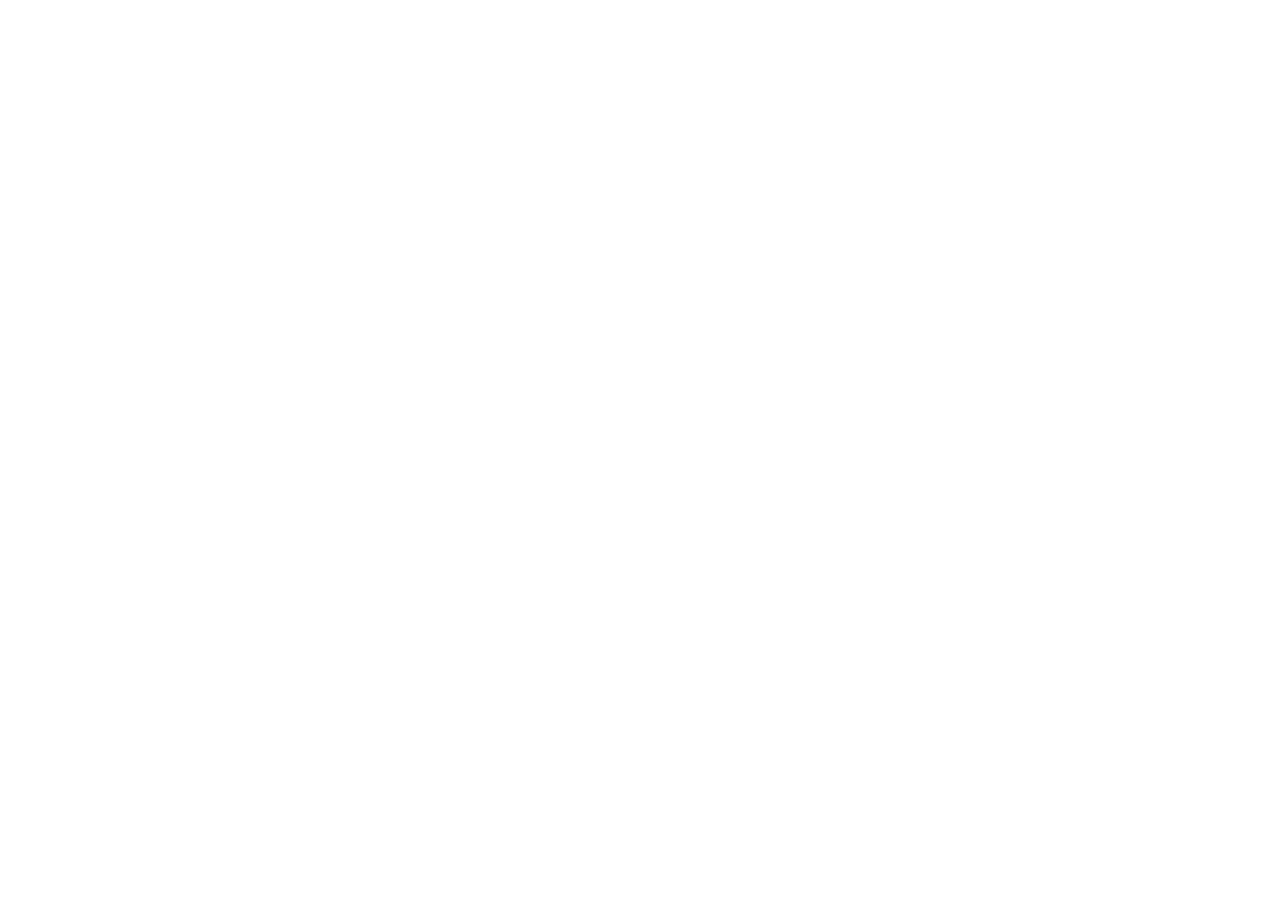
==== index.html @ 31805b32 "初始化了文件" ====
<!DOCTYPE html>
<html lang="en">
<head>
    <meta charset="UTF-8">
    <meta name="viewport" content="width=device-width, initial-scale=1.0">
    <title>Document</title>
</head>
<body>
    
</body>
</html>
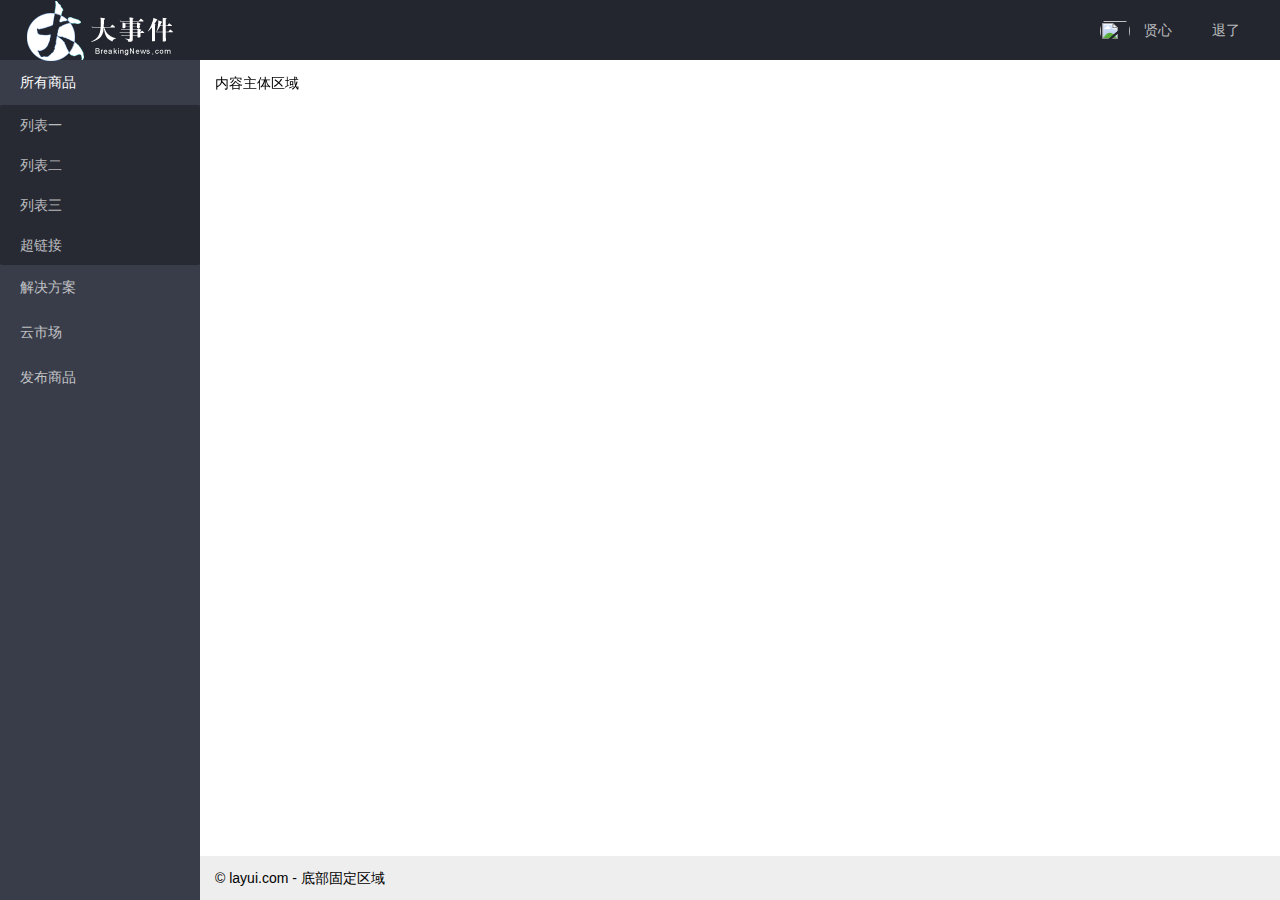
==== commit 398208dd: "增加了未修改完整的index" ====
--- a/index.html
+++ b/index.html
@@ -3,9 +3,75 @@
 <head>
     <meta charset="UTF-8">
     <meta name="viewport" content="width=device-width, initial-scale=1.0">
-    <title>Document</title>
+    <title>大事件后台</title>  
+    <link rel="stylesheet" href="/assets/lib/layui/css/layui.css"> 
+    <link rel="stylesheet" href="/assets/css/index.css">
+    <script src="/assets/lib/layui/layui.all.js"></script>
+    <script src="/assets/lib/jquery.js"></script>
+    <script src="/assets/js/baseAPI.js"></script>
+    <script src="/assets/js/index.js"></script>
 </head>
-<body>
-    
+<body class="layui-layout-body">
+    <div class="layui-layout layui-layout-admin">
+        <div class="layui-header">
+          <div class="layui-logo">
+            <img src="/assets/images/logo.png" alt="">
+          </div>
+          <!-- 头部区域（可配合layui已有的水平导航） -->          
+          <ul class="layui-nav layui-layout-right">
+            <li class="layui-nav-item">
+              <a href="javascript:;">
+                <img src="http://t.cn/RCzsdCq" class="layui-nav-img">
+                贤心
+              </a>
+              <dl class="layui-nav-child">
+                <dd><a href="">基本资料</a></dd>
+                <dd><a href="">更改头像</a></dd>
+                <dd><a href="">更改密码</a></dd>
+              </dl>
+            </li>
+            <li class="layui-nav-item">
+                <a href="javascript:;" id="btnLogout"><span>退了</span></a>
+            </li>
+          </ul>
+        </div>
+        
+        <div class="layui-side layui-bg-black">
+          <div class="layui-side-scroll">
+            <!-- 左侧导航区域（可配合layui已有的垂直导航） -->
+            <ul class="layui-nav layui-nav-tree"  lay-filter="test">
+              <li class="layui-nav-item layui-nav-itemed">
+                <a class="" href="javascript:;">所有商品</a>
+                <dl class="layui-nav-child">
+                  <dd><a href="javascript:;">列表一</a></dd>
+                  <dd><a href="javascript:;">列表二</a></dd>
+                  <dd><a href="javascript:;">列表三</a></dd>
+                  <dd><a href="">超链接</a></dd>
+                </dl>
+              </li>
+              <li class="layui-nav-item">
+                <a href="javascript:;">解决方案</a>
+                <dl class="layui-nav-child">
+                  <dd><a href="javascript:;">列表一</a></dd>
+                  <dd><a href="javascript:;">列表二</a></dd>
+                  <dd><a href="">超链接</a></dd>
+                </dl>
+              </li>
+              <li class="layui-nav-item"><a href="">云市场</a></li>
+              <li class="layui-nav-item"><a href="">发布商品</a></li>
+            </ul>
+          </div>
+        </div>
+        
+        <div class="layui-body">
+          <!-- 内容主体区域 -->
+          <div style="padding: 15px;">内容主体区域</div>
+        </div>
+        
+        <div class="layui-footer">
+          <!-- 底部固定区域 -->
+          © layui.com - 底部固定区域
+        </div>
+      </div>
 </body>
 </html>--- a/assets/lib/layui/css/layui.css
+++ b/assets/lib/layui/css/layui.css
@@ -0,0 +1,2 @@
+/** layui-v2.5.5 MIT License By https://www.layui.com */
+ .layui-inline,img{display:inline-block;vertical-align:middle}h1,h2,h3,h4,h5,h6{font-weight:400}.layui-edge,.layui-header,.layui-inline,.layui-main{position:relative}.layui-body,.layui-edge,.layui-elip{overflow:hidden}.layui-btn,.layui-edge,.layui-inline,img{vertical-align:middle}.layui-btn,.layui-disabled,.layui-icon,.layui-unselect{-moz-user-select:none;-webkit-user-select:none;-ms-user-select:none}.layui-elip,.layui-form-checkbox span,.layui-form-pane .layui-form-label{text-overflow:ellipsis;white-space:nowrap}.layui-breadcrumb,.layui-tree-btnGroup{visibility:hidden}blockquote,body,button,dd,div,dl,dt,form,h1,h2,h3,h4,h5,h6,input,li,ol,p,pre,td,textarea,th,ul{margin:0;padding:0;-webkit-tap-highlight-color:rgba(0,0,0,0)}a:active,a:hover{outline:0}img{border:none}li{list-style:none}table{border-collapse:collapse;border-spacing:0}h4,h5,h6{font-size:100%}button,input,optgroup,option,select,textarea{font-family:inherit;font-size:inherit;font-style:inherit;font-weight:inherit;outline:0}pre{white-space:pre-wrap;white-space:-moz-pre-wrap;white-space:-pre-wrap;white-space:-o-pre-wrap;word-wrap:break-word}body{line-height:24px;font:14px Helvetica Neue,Helvetica,PingFang SC,Tahoma,Arial,sans-serif}hr{height:1px;margin:10px 0;border:0;clear:both}a{color:#333;text-decoration:none}a:hover{color:#777}a cite{font-style:normal;*cursor:pointer}.layui-border-box,.layui-border-box *{box-sizing:border-box}.layui-box,.layui-box *{box-sizing:content-box}.layui-clear{clear:both;*zoom:1}.layui-clear:after{content:'\20';clear:both;*zoom:1;display:block;height:0}.layui-inline{*display:inline;*zoom:1}.layui-edge{display:inline-block;width:0;height:0;border-width:6px;border-style:dashed;border-color:transparent}.layui-edge-top{top:-4px;border-bottom-color:#999;border-bottom-style:solid}.layui-edge-right{border-left-color:#999;border-left-style:solid}.layui-edge-bottom{top:2px;border-top-color:#999;border-top-style:solid}.layui-edge-left{border-right-color:#999;border-right-style:solid}.layui-disabled,.layui-disabled:hover{color:#d2d2d2!important;cursor:not-allowed!important}.layui-circle{border-radius:100%}.layui-show{display:block!important}.layui-hide{display:none!important}@font-face{font-family:layui-icon;src:url(../font/iconfont.eot?v=250);src:url(../font/iconfont.eot?v=250#iefix) format('embedded-opentype'),url(../font/iconfont.woff2?v=250) format('woff2'),url(../font/iconfont.woff?v=250) format('woff'),url(../font/iconfont.ttf?v=250) format('truetype'),url(../font/iconfont.svg?v=250#layui-icon) format('svg')}.layui-icon{font-family:layui-icon!important;font-size:16px;font-style:normal;-webkit-font-smoothing:antialiased;-moz-osx-font-smoothing:grayscale}.layui-icon-reply-fill:before{content:"\e611"}.layui-icon-set-fill:before{content:"\e614"}.layui-icon-menu-fill:before{content:"\e60f"}.layui-icon-search:before{content:"\e615"}.layui-icon-share:before{content:"\e641"}.layui-icon-set-sm:before{content:"\e620"}.layui-icon-engine:before{content:"\e628"}.layui-icon-close:before{content:"\1006"}.layui-icon-close-fill:before{content:"\1007"}.layui-icon-chart-screen:before{content:"\e629"}.layui-icon-star:before{content:"\e600"}.layui-icon-circle-dot:before{content:"\e617"}.layui-icon-chat:before{content:"\e606"}.layui-icon-release:before{content:"\e609"}.layui-icon-list:before{content:"\e60a"}.layui-icon-chart:before{content:"\e62c"}.layui-icon-ok-circle:before{content:"\1005"}.layui-icon-layim-theme:before{content:"\e61b"}.layui-icon-table:before{content:"\e62d"}.layui-icon-right:before{content:"\e602"}.layui-icon-left:before{content:"\e603"}.layui-icon-cart-simple:before{content:"\e698"}.layui-icon-face-cry:before{content:"\e69c"}.layui-icon-face-smile:before{content:"\e6af"}.layui-icon-survey:before{content:"\e6b2"}.layui-icon-tree:before{content:"\e62e"}.layui-icon-upload-circle:before{content:"\e62f"}.layui-icon-add-circle:before{content:"\e61f"}.layui-icon-download-circle:before{content:"\e601"}.layui-icon-templeate-1:before{content:"\e630"}.layui-icon-util:before{content:"\e631"}.layui-icon-face-surprised:before{content:"\e664"}.layui-icon-edit:before{content:"\e642"}.layui-icon-speaker:before{content:"\e645"}.layui-icon-down:before{content:"\e61a"}.layui-icon-file:before{content:"\e621"}.layui-icon-layouts:before{content:"\e632"}.layui-icon-rate-half:before{content:"\e6c9"}.layui-icon-add-circle-fine:before{content:"\e608"}.layui-icon-prev-circle:before{content:"\e633"}.layui-icon-read:before{content:"\e705"}.layui-icon-404:before{content:"\e61c"}.layui-icon-carousel:before{content:"\e634"}.layui-icon-help:before{content:"\e607"}.layui-icon-code-circle:before{content:"\e635"}.layui-icon-water:before{content:"\e636"}.layui-icon-username:before{content:"\e66f"}.layui-icon-find-fill:before{content:"\e670"}.layui-icon-about:before{content:"\e60b"}.layui-icon-location:before{content:"\e715"}.layui-icon-up:before{content:"\e619"}.layui-icon-pause:before{content:"\e651"}.layui-icon-date:before{content:"\e637"}.layui-icon-layim-uploadfile:before{content:"\e61d"}.layui-icon-delete:before{content:"\e640"}.layui-icon-play:before{content:"\e652"}.layui-icon-top:before{content:"\e604"}.layui-icon-friends:before{content:"\e612"}.layui-icon-refresh-3:before{content:"\e9aa"}.layui-icon-ok:before{content:"\e605"}.layui-icon-layer:before{content:"\e638"}.layui-icon-face-smile-fine:before{content:"\e60c"}.layui-icon-dollar:before{content:"\e659"}.layui-icon-group:before{content:"\e613"}.layui-icon-layim-download:before{content:"\e61e"}.layui-icon-picture-fine:before{content:"\e60d"}.layui-icon-link:before{content:"\e64c"}.layui-icon-diamond:before{content:"\e735"}.layui-icon-log:before{content:"\e60e"}.layui-icon-rate-solid:before{content:"\e67a"}.layui-icon-fonts-del:before{content:"\e64f"}.layui-icon-unlink:before{content:"\e64d"}.layui-icon-fonts-clear:before{content:"\e639"}.layui-icon-triangle-r:before{content:"\e623"}.layui-icon-circle:before{content:"\e63f"}.layui-icon-radio:before{content:"\e643"}.layui-icon-align-center:before{content:"\e647"}.layui-icon-align-right:before{content:"\e648"}.layui-icon-align-left:before{content:"\e649"}.layui-icon-loading-1:before{content:"\e63e"}.layui-icon-return:before{content:"\e65c"}.layui-icon-fonts-strong:before{content:"\e62b"}.layui-icon-upload:before{content:"\e67c"}.layui-icon-dialogue:before{content:"\e63a"}.layui-icon-video:before{content:"\e6ed"}.layui-icon-headset:before{content:"\e6fc"}.layui-icon-cellphone-fine:before{content:"\e63b"}.layui-icon-add-1:before{content:"\e654"}.layui-icon-face-smile-b:before{content:"\e650"}.layui-icon-fonts-html:before{content:"\e64b"}.layui-icon-form:before{content:"\e63c"}.layui-icon-cart:before{content:"\e657"}.layui-icon-camera-fill:before{content:"\e65d"}.layui-icon-tabs:before{content:"\e62a"}.layui-icon-fonts-code:before{content:"\e64e"}.layui-icon-fire:before{content:"\e756"}.layui-icon-set:before{content:"\e716"}.layui-icon-fonts-u:before{content:"\e646"}.layui-icon-triangle-d:before{content:"\e625"}.layui-icon-tips:before{content:"\e702"}.layui-icon-picture:before{content:"\e64a"}.layui-icon-more-vertical:before{content:"\e671"}.layui-icon-flag:before{content:"\e66c"}.layui-icon-loading:before{content:"\e63d"}.layui-icon-fonts-i:before{content:"\e644"}.layui-icon-refresh-1:before{content:"\e666"}.layui-icon-rmb:before{content:"\e65e"}.layui-icon-home:before{content:"\e68e"}.layui-icon-user:before{content:"\e770"}.layui-icon-notice:before{content:"\e667"}.layui-icon-login-weibo:before{content:"\e675"}.layui-icon-voice:before{content:"\e688"}.layui-icon-upload-drag:before{content:"\e681"}.layui-icon-login-qq:before{content:"\e676"}.layui-icon-snowflake:before{content:"\e6b1"}.layui-icon-file-b:before{content:"\e655"}.layui-icon-template:before{content:"\e663"}.layui-icon-auz:before{content:"\e672"}.layui-icon-console:before{content:"\e665"}.layui-icon-app:before{content:"\e653"}.layui-icon-prev:before{content:"\e65a"}.layui-icon-website:before{content:"\e7ae"}.layui-icon-next:before{content:"\e65b"}.layui-icon-component:before{content:"\e857"}.layui-icon-more:before{content:"\e65f"}.layui-icon-login-wechat:before{content:"\e677"}.layui-icon-shrink-right:before{content:"\e668"}.layui-icon-spread-left:before{content:"\e66b"}.layui-icon-camera:before{content:"\e660"}.layui-icon-note:before{content:"\e66e"}.layui-icon-refresh:before{content:"\e669"}.layui-icon-female:before{content:"\e661"}.layui-icon-male:before{content:"\e662"}.layui-icon-password:before{content:"\e673"}.layui-icon-senior:before{content:"\e674"}.layui-icon-theme:before{content:"\e66a"}.layui-icon-tread:before{content:"\e6c5"}.layui-icon-praise:before{content:"\e6c6"}.layui-icon-star-fill:before{content:"\e658"}.layui-icon-rate:before{content:"\e67b"}.layui-icon-template-1:before{content:"\e656"}.layui-icon-vercode:before{content:"\e679"}.layui-icon-cellphone:before{content:"\e678"}.layui-icon-screen-full:before{content:"\e622"}.layui-icon-screen-restore:before{content:"\e758"}.layui-icon-cols:before{content:"\e610"}.layui-icon-export:before{content:"\e67d"}.layui-icon-print:before{content:"\e66d"}.layui-icon-slider:before{content:"\e714"}.layui-icon-addition:before{content:"\e624"}.layui-icon-subtraction:before{content:"\e67e"}.layui-icon-service:before{content:"\e626"}.layui-icon-transfer:before{content:"\e691"}.layui-main{width:1140px;margin:0 auto}.layui-header{z-index:1000;height:60px}.layui-header a:hover{transition:all .5s;-webkit-transition:all .5s}.layui-side{position:fixed;left:0;top:0;bottom:0;z-index:999;width:200px;overflow-x:hidden}.layui-side-scroll{position:relative;width:220px;height:100%;overflow-x:hidden}.layui-body{position:absolute;left:200px;right:0;top:0;bottom:0;z-index:998;width:auto;overflow-y:auto;box-sizing:border-box}.layui-layout-body{overflow:hidden}.layui-layout-admin .layui-header{background-color:#23262E}.layui-layout-admin .layui-side{top:60px;width:200px;overflow-x:hidden}.layui-layout-admin .layui-body{position:fixed;top:60px;bottom:44px}.layui-layout-admin .layui-main{width:auto;margin:0 15px}.layui-layout-admin .layui-footer{position:fixed;left:200px;right:0;bottom:0;height:44px;line-height:44px;padding:0 15px;background-color:#eee}.layui-layout-admin .layui-logo{position:absolute;left:0;top:0;width:200px;height:100%;line-height:60px;text-align:center;color:#009688;font-size:16px}.layui-layout-admin .layui-header .layui-nav{background:0 0}.layui-layout-left{position:absolute!important;left:200px;top:0}.layui-layout-right{position:absolute!important;right:0;top:0}.layui-container{position:relative;margin:0 auto;padding:0 15px;box-sizing:border-box}.layui-fluid{position:relative;margin:0 auto;padding:0 15px}.layui-row:after,.layui-row:before{content:'';display:block;clear:both}.layui-col-lg1,.layui-col-lg10,.layui-col-lg11,.layui-col-lg12,.layui-col-lg2,.layui-col-lg3,.layui-col-lg4,.layui-col-lg5,.layui-col-lg6,.layui-col-lg7,.layui-col-lg8,.layui-col-lg9,.layui-col-md1,.layui-col-md10,.layui-col-md11,.layui-col-md12,.layui-col-md2,.layui-col-md3,.layui-col-md4,.layui-col-md5,.layui-col-md6,.layui-col-md7,.layui-col-md8,.layui-col-md9,.layui-col-sm1,.layui-col-sm10,.layui-col-sm11,.layui-col-sm12,.layui-col-sm2,.layui-col-sm3,.layui-col-sm4,.layui-col-sm5,.layui-col-sm6,.layui-col-sm7,.layui-col-sm8,.layui-col-sm9,.layui-col-xs1,.layui-col-xs10,.layui-col-xs11,.layui-col-xs12,.layui-col-xs2,.layui-col-xs3,.layui-col-xs4,.layui-col-xs5,.layui-col-xs6,.layui-col-xs7,.layui-col-xs8,.layui-col-xs9{position:relative;display:block;box-sizing:border-box}.layui-col-xs1,.layui-col-xs10,.layui-col-xs11,.layui-col-xs12,.layui-col-xs2,.layui-col-xs3,.layui-col-xs4,.layui-col-xs5,.layui-col-xs6,.layui-col-xs7,.layui-col-xs8,.layui-col-xs9{float:left}.layui-col-xs1{width:8.33333333%}.layui-col-xs2{width:16.66666667%}.layui-col-xs3{width:25%}.layui-col-xs4{width:33.33333333%}.layui-col-xs5{width:41.66666667%}.layui-col-xs6{width:50%}.layui-col-xs7{width:58.33333333%}.layui-col-xs8{width:66.66666667%}.layui-col-xs9{width:75%}.layui-col-xs10{width:83.33333333%}.layui-col-xs11{width:91.66666667%}.layui-col-xs12{width:100%}.layui-col-xs-offset1{margin-left:8.33333333%}.layui-col-xs-offset2{margin-left:16.66666667%}.layui-col-xs-offset3{margin-left:25%}.layui-col-xs-offset4{margin-left:33.33333333%}.layui-col-xs-offset5{margin-left:41.66666667%}.layui-col-xs-offset6{margin-left:50%}.layui-col-xs-offset7{margin-left:58.33333333%}.layui-col-xs-offset8{margin-left:66.66666667%}.layui-col-xs-offset9{margin-left:75%}.layui-col-xs-offset10{margin-left:83.33333333%}.layui-col-xs-offset11{margin-left:91.66666667%}.layui-col-xs-offset12{margin-left:100%}@media screen and (max-width:768px){.layui-hide-xs{display:none!important}.layui-show-xs-block{display:block!important}.layui-show-xs-inline{display:inline!important}.layui-show-xs-inline-block{display:inline-block!important}}@media screen and (min-width:768px){.layui-container{width:750px}.layui-hide-sm{display:none!important}.layui-show-sm-block{display:block!important}.layui-show-sm-inline{display:inline!important}.layui-show-sm-inline-block{display:inline-block!important}.layui-col-sm1,.layui-col-sm10,.layui-col-sm11,.layui-col-sm12,.layui-col-sm2,.layui-col-sm3,.layui-col-sm4,.layui-col-sm5,.layui-col-sm6,.layui-col-sm7,.layui-col-sm8,.layui-col-sm9{float:left}.layui-col-sm1{width:8.33333333%}.layui-col-sm2{width:16.66666667%}.layui-col-sm3{width:25%}.layui-col-sm4{width:33.33333333%}.layui-col-sm5{width:41.66666667%}.layui-col-sm6{width:50%}.layui-col-sm7{width:58.33333333%}.layui-col-sm8{width:66.66666667%}.layui-col-sm9{width:75%}.layui-col-sm10{width:83.33333333%}.layui-col-sm11{width:91.66666667%}.layui-col-sm12{width:100%}.layui-col-sm-offset1{margin-left:8.33333333%}.layui-col-sm-offset2{margin-left:16.66666667%}.layui-col-sm-offset3{margin-left:25%}.layui-col-sm-offset4{margin-left:33.33333333%}.layui-col-sm-offset5{margin-left:41.66666667%}.layui-col-sm-offset6{margin-left:50%}.layui-col-sm-offset7{margin-left:58.33333333%}.layui-col-sm-offset8{margin-left:66.66666667%}.layui-col-sm-offset9{margin-left:75%}.layui-col-sm-offset10{margin-left:83.33333333%}.layui-col-sm-offset11{margin-left:91.66666667%}.layui-col-sm-offset12{margin-left:100%}}@media screen and (min-width:992px){.layui-container{width:970px}.layui-hide-md{display:none!important}.layui-show-md-block{display:block!important}.layui-show-md-inline{display:inline!important}.layui-show-md-inline-block{display:inline-block!important}.layui-col-md1,.layui-col-md10,.layui-col-md11,.layui-col-md12,.layui-col-md2,.layui-col-md3,.layui-col-md4,.layui-col-md5,.layui-col-md6,.layui-col-md7,.layui-col-md8,.layui-col-md9{float:left}.layui-col-md1{width:8.33333333%}.layui-col-md2{width:16.66666667%}.layui-col-md3{width:25%}.layui-col-md4{width:33.33333333%}.layui-col-md5{width:41.66666667%}.layui-col-md6{width:50%}.layui-col-md7{width:58.33333333%}.layui-col-md8{width:66.66666667%}.layui-col-md9{width:75%}.layui-col-md10{width:83.33333333%}.layui-col-md11{width:91.66666667%}.layui-col-md12{width:100%}.layui-col-md-offset1{margin-left:8.33333333%}.layui-col-md-offset2{margin-left:16.66666667%}.layui-col-md-offset3{margin-left:25%}.layui-col-md-offset4{margin-left:33.33333333%}.layui-col-md-offset5{margin-left:41.66666667%}.layui-col-md-offset6{margin-left:50%}.layui-col-md-offset7{margin-left:58.33333333%}.layui-col-md-offset8{margin-left:66.66666667%}.layui-col-md-offset9{margin-left:75%}.layui-col-md-offset10{margin-left:83.33333333%}.layui-col-md-offset11{margin-left:91.66666667%}.layui-col-md-offset12{margin-left:100%}}@media screen and (min-width:1200px){.layui-container{width:1170px}.layui-hide-lg{display:none!important}.layui-show-lg-block{display:block!important}.layui-show-lg-inline{display:inline!important}.layui-show-lg-inline-block{display:inline-block!important}.layui-col-lg1,.layui-col-lg10,.layui-col-lg11,.layui-col-lg12,.layui-col-lg2,.layui-col-lg3,.layui-col-lg4,.layui-col-lg5,.layui-col-lg6,.layui-col-lg7,.layui-col-lg8,.layui-col-lg9{float:left}.layui-col-lg1{width:8.33333333%}.layui-col-lg2{width:16.66666667%}.layui-col-lg3{width:25%}.layui-col-lg4{width:33.33333333%}.layui-col-lg5{width:41.66666667%}.layui-col-lg6{width:50%}.layui-col-lg7{width:58.33333333%}.layui-col-lg8{width:66.66666667%}.layui-col-lg9{width:75%}.layui-col-lg10{width:83.33333333%}.layui-col-lg11{width:91.66666667%}.layui-col-lg12{width:100%}.layui-col-lg-offset1{margin-left:8.33333333%}.layui-col-lg-offset2{margin-left:16.66666667%}.layui-col-lg-offset3{margin-left:25%}.layui-col-lg-offset4{margin-left:33.33333333%}.layui-col-lg-offset5{margin-left:41.66666667%}.layui-col-lg-offset6{margin-left:50%}.layui-col-lg-offset7{margin-left:58.33333333%}.layui-col-lg-offset8{margin-left:66.66666667%}.layui-col-lg-offset9{margin-left:75%}.layui-col-lg-offset10{margin-left:83.33333333%}.layui-col-lg-offset11{margin-left:91.66666667%}.layui-col-lg-offset12{margin-left:100%}}.layui-col-space1{margin:-.5px}.layui-col-space1>*{padding:.5px}.layui-col-space3{margin:-1.5px}.layui-col-space3>*{padding:1.5px}.layui-col-space5{margin:-2.5px}.layui-col-space5>*{padding:2.5px}.layui-col-space8{margin:-3.5px}.layui-col-space8>*{padding:3.5px}.layui-col-space10{margin:-5px}.layui-col-space10>*{padding:5px}.layui-col-space12{margin:-6px}.layui-col-space12>*{padding:6px}.layui-col-space15{margin:-7.5px}.layui-col-space15>*{padding:7.5px}.layui-col-space18{margin:-9px}.layui-col-space18>*{padding:9px}.layui-col-space20{margin:-10px}.layui-col-space20>*{padding:10px}.layui-col-space22{margin:-11px}.layui-col-space22>*{padding:11px}.layui-col-space25{margin:-12.5px}.layui-col-space25>*{padding:12.5px}.layui-col-space30{margin:-15px}.layui-col-space30>*{padding:15px}.layui-btn,.layui-input,.layui-select,.layui-textarea,.layui-upload-button{outline:0;-webkit-appearance:none;transition:all .3s;-webkit-transition:all .3s;box-sizing:border-box}.layui-elem-quote{margin-bottom:10px;padding:15px;line-height:22px;border-left:5px solid #009688;border-radius:0 2px 2px 0;background-color:#f2f2f2}.layui-quote-nm{border-style:solid;border-width:1px 1px 1px 5px;background:0 0}.layui-elem-field{margin-bottom:10px;padding:0;border-width:1px;border-style:solid}.layui-elem-field legend{margin-left:20px;padding:0 10px;font-size:20px;font-weight:300}.layui-field-title{margin:10px 0 20px;border-width:1px 0 0}.layui-field-box{padding:10px 15px}.layui-field-title .layui-field-box{padding:10px 0}.layui-progress{position:relative;height:6px;border-radius:20px;background-color:#e2e2e2}.layui-progress-bar{position:absolute;left:0;top:0;width:0;max-width:100%;height:6px;border-radius:20px;text-align:right;background-color:#5FB878;transition:all .3s;-webkit-transition:all .3s}.layui-progress-big,.layui-progress-big .layui-progress-bar{height:18px;line-height:18px}.layui-progress-text{position:relative;top:-20px;line-height:18px;font-size:12px;color:#666}.layui-progress-big .layui-progress-text{position:static;padding:0 10px;color:#fff}.layui-collapse{border-width:1px;border-style:solid;border-radius:2px}.layui-colla-content,.layui-colla-item{border-top-width:1px;border-top-style:solid}.layui-colla-item:first-child{border-top:none}.layui-colla-title{position:relative;height:42px;line-height:42px;padding:0 15px 0 35px;color:#333;background-color:#f2f2f2;cursor:pointer;font-size:14px;overflow:hidden}.layui-colla-content{display:none;padding:10px 15px;line-height:22px;color:#666}.layui-colla-icon{position:absolute;left:15px;top:0;font-size:14px}.layui-card{margin-bottom:15px;border-radius:2px;background-color:#fff;box-shadow:0 1px 2px 0 rgba(0,0,0,.05)}.layui-card:last-child{margin-bottom:0}.layui-card-header{position:relative;height:42px;line-height:42px;padding:0 15px;border-bottom:1px solid #f6f6f6;color:#333;border-radius:2px 2px 0 0;font-size:14px}.layui-bg-black,.layui-bg-blue,.layui-bg-cyan,.layui-bg-green,.layui-bg-orange,.layui-bg-red{color:#fff!important}.layui-card-body{position:relative;padding:10px 15px;line-height:24px}.layui-card-body[pad15]{padding:15px}.layui-card-body[pad20]{padding:20px}.layui-card-body .layui-table{margin:5px 0}.layui-card .layui-tab{margin:0}.layui-panel-window{position:relative;padding:15px;border-radius:0;border-top:5px solid #E6E6E6;background-color:#fff}.layui-auxiliar-moving{position:fixed;left:0;right:0;top:0;bottom:0;width:100%;height:100%;background:0 0;z-index:9999999999}.layui-form-label,.layui-form-mid,.layui-form-select,.layui-input-block,.layui-input-inline,.layui-textarea{position:relative}.layui-bg-red{background-color:#FF5722!important}.layui-bg-orange{background-color:#FFB800!important}.layui-bg-green{background-color:#009688!important}.layui-bg-cyan{background-color:#2F4056!important}.layui-bg-blue{background-color:#1E9FFF!important}.layui-bg-black{background-color:#393D49!important}.layui-bg-gray{background-color:#eee!important;color:#666!important}.layui-badge-rim,.layui-colla-content,.layui-colla-item,.layui-collapse,.layui-elem-field,.layui-form-pane .layui-form-item[pane],.layui-form-pane .layui-form-label,.layui-input,.layui-layedit,.layui-layedit-tool,.layui-quote-nm,.layui-select,.layui-tab-bar,.layui-tab-card,.layui-tab-title,.layui-tab-title .layui-this:after,.layui-textarea{border-color:#e6e6e6}.layui-timeline-item:before,hr{background-color:#e6e6e6}.layui-text{line-height:22px;font-size:14px;color:#666}.layui-text h1,.layui-text h2,.layui-text h3{font-weight:500;color:#333}.layui-text h1{font-size:30px}.layui-text h2{font-size:24px}.layui-text h3{font-size:18px}.layui-text a:not(.layui-btn){color:#01AAED}.layui-text a:not(.layui-btn):hover{text-decoration:underline}.layui-text ul{padding:5px 0 5px 15px}.layui-text ul li{margin-top:5px;list-style-type:disc}.layui-text em,.layui-word-aux{color:#999!important;padding:0 5px!important}.layui-btn{display:inline-block;height:38px;line-height:38px;padding:0 18px;background-color:#009688;color:#fff;white-space:nowrap;text-align:center;font-size:14px;border:none;border-radius:2px;cursor:pointer}.layui-btn:hover{opacity:.8;filter:alpha(opacity=80);color:#fff}.layui-btn:active{opacity:1;filter:alpha(opacity=100)}.layui-btn+.layui-btn{margin-left:10px}.layui-btn-container{font-size:0}.layui-btn-container .layui-btn{margin-right:10px;margin-bottom:10px}.layui-btn-container .layui-btn+.layui-btn{margin-left:0}.layui-table .layui-btn-container .layui-btn{margin-bottom:9px}.layui-btn-radius{border-radius:100px}.layui-btn .layui-icon{margin-right:3px;font-size:18px;vertical-align:bottom;vertical-align:middle\9}.layui-btn-primary{border:1px solid #C9C9C9;background-color:#fff;color:#555}.layui-btn-primary:hover{border-color:#009688;color:#333}.layui-btn-normal{background-color:#1E9FFF}.layui-btn-warm{background-color:#FFB800}.layui-btn-danger{background-color:#FF5722}.layui-btn-checked{background-color:#5FB878}.layui-btn-disabled,.layui-btn-disabled:active,.layui-btn-disabled:hover{border:1px solid #e6e6e6;background-color:#FBFBFB;color:#C9C9C9;cursor:not-allowed;opacity:1}.layui-btn-lg{height:44px;line-height:44px;padding:0 25px;font-size:16px}.layui-btn-sm{height:30px;line-height:30px;padding:0 10px;font-size:12px}.layui-btn-sm i{font-size:16px!important}.layui-btn-xs{height:22px;line-height:22px;padding:0 5px;font-size:12px}.layui-btn-xs i{font-size:14px!important}.layui-btn-group{display:inline-block;vertical-align:middle;font-size:0}.layui-btn-group .layui-btn{margin-left:0!important;margin-right:0!important;border-left:1px solid rgba(255,255,255,.5);border-radius:0}.layui-btn-group .layui-btn-primary{border-left:none}.layui-btn-group .layui-btn-primary:hover{border-color:#C9C9C9;color:#009688}.layui-btn-group .layui-btn:first-child{border-left:none;border-radius:2px 0 0 2px}.layui-btn-group .layui-btn-primary:first-child{border-left:1px solid #c9c9c9}.layui-btn-group .layui-btn:last-child{border-radius:0 2px 2px 0}.layui-btn-group .layui-btn+.layui-btn{margin-left:0}.layui-btn-group+.layui-btn-group{margin-left:10px}.layui-btn-fluid{width:100%}.layui-input,.layui-select,.layui-textarea{height:38px;line-height:1.3;line-height:38px\9;border-width:1px;border-style:solid;background-color:#fff;border-radius:2px}.layui-input::-webkit-input-placeholder,.layui-select::-webkit-input-placeholder,.layui-textarea::-webkit-input-placeholder{line-height:1.3}.layui-input,.layui-textarea{display:block;width:100%;padding-left:10px}.layui-input:hover,.layui-textarea:hover{border-color:#D2D2D2!important}.layui-input:focus,.layui-textarea:focus{border-color:#C9C9C9!important}.layui-textarea{min-height:100px;height:auto;line-height:20px;padding:6px 10px;resize:vertical}.layui-select{padding:0 10px}.layui-form input[type=checkbox],.layui-form input[type=radio],.layui-form select{display:none}.layui-form [lay-ignore]{display:initial}.layui-form-item{margin-bottom:15px;clear:both;*zoom:1}.layui-form-item:after{content:'\20';clear:both;*zoom:1;display:block;height:0}.layui-form-label{float:left;display:block;padding:9px 15px;width:80px;font-weight:400;line-height:20px;text-align:right}.layui-form-label-col{display:block;float:none;padding:9px 0;line-height:20px;text-align:left}.layui-form-item .layui-inline{margin-bottom:5px;margin-right:10px}.layui-input-block{margin-left:110px;min-height:36px}.layui-input-inline{display:inline-block;vertical-align:middle}.layui-form-item .layui-input-inline{float:left;width:190px;margin-right:10px}.layui-form-text .layui-input-inline{width:auto}.layui-form-mid{float:left;display:block;padding:9px 0!important;line-height:20px;margin-right:10px}.layui-form-danger+.layui-form-select .layui-input,.layui-form-danger:focus{border-color:#FF5722!important}.layui-form-select .layui-input{padding-right:30px;cursor:pointer}.layui-form-select .layui-edge{position:absolute;right:10px;top:50%;margin-top:-3px;cursor:pointer;border-width:6px;border-top-color:#c2c2c2;border-top-style:solid;transition:all .3s;-webkit-transition:all .3s}.layui-form-select dl{display:none;position:absolute;left:0;top:42px;padding:5px 0;z-index:899;min-width:100%;border:1px solid #d2d2d2;max-height:300px;overflow-y:auto;background-color:#fff;border-radius:2px;box-shadow:0 2px 4px rgba(0,0,0,.12);box-sizing:border-box}.layui-form-select dl dd,.layui-form-select dl dt{padding:0 10px;line-height:36px;white-space:nowrap;overflow:hidden;text-overflow:ellipsis}.layui-form-select dl dt{font-size:12px;color:#999}.layui-form-select dl dd{cursor:pointer}.layui-form-select dl dd:hover{background-color:#f2f2f2;-webkit-transition:.5s all;transition:.5s all}.layui-form-select .layui-select-group dd{padding-left:20px}.layui-form-select dl dd.layui-select-tips{padding-left:10px!important;color:#999}.layui-form-select dl dd.layui-this{background-color:#5FB878;color:#fff}.layui-form-checkbox,.layui-form-select dl dd.layui-disabled{background-color:#fff}.layui-form-selected dl{display:block}.layui-form-checkbox,.layui-form-checkbox *,.layui-form-switch{display:inline-block;vertical-align:middle}.layui-form-selected .layui-edge{margin-top:-9px;-webkit-transform:rotate(180deg);transform:rotate(180deg);margin-top:-3px\9}:root .layui-form-selected .layui-edge{margin-top:-9px\0/IE9}.layui-form-selectup dl{top:auto;bottom:42px}.layui-select-none{margin:5px 0;text-align:center;color:#999}.layui-select-disabled .layui-disabled{border-color:#eee!important}.layui-select-disabled .layui-edge{border-top-color:#d2d2d2}.layui-form-checkbox{position:relative;height:30px;line-height:30px;margin-right:10px;padding-right:30px;cursor:pointer;font-size:0;-webkit-transition:.1s linear;transition:.1s linear;box-sizing:border-box}.layui-form-checkbox span{padding:0 10px;height:100%;font-size:14px;border-radius:2px 0 0 2px;background-color:#d2d2d2;color:#fff;overflow:hidden}.layui-form-checkbox:hover span{background-color:#c2c2c2}.layui-form-checkbox i{position:absolute;right:0;top:0;width:30px;height:28px;border:1px solid #d2d2d2;border-left:none;border-radius:0 2px 2px 0;color:#fff;font-size:20px;text-align:center}.layui-form-checkbox:hover i{border-color:#c2c2c2;color:#c2c2c2}.layui-form-checked,.layui-form-checked:hover{border-color:#5FB878}.layui-form-checked span,.layui-form-checked:hover span{background-color:#5FB878}.layui-form-checked i,.layui-form-checked:hover i{color:#5FB878}.layui-form-item .layui-form-checkbox{margin-top:4px}.layui-form-checkbox[lay-skin=primary]{height:auto!important;line-height:normal!important;min-width:18px;min-height:18px;border:none!important;margin-right:0;padding-left:28px;padding-right:0;background:0 0}.layui-form-checkbox[lay-skin=primary] span{padding-left:0;padding-right:15px;line-height:18px;background:0 0;color:#666}.layui-form-checkbox[lay-skin=primary] i{right:auto;left:0;width:16px;height:16px;line-height:16px;border:1px solid #d2d2d2;font-size:12px;border-radius:2px;background-color:#fff;-webkit-transition:.1s linear;transition:.1s linear}.layui-form-checkbox[lay-skin=primary]:hover i{border-color:#5FB878;color:#fff}.layui-form-checked[lay-skin=primary] i{border-color:#5FB878!important;background-color:#5FB878;color:#fff}.layui-checkbox-disbaled[lay-skin=primary] span{background:0 0!important;color:#c2c2c2}.layui-checkbox-disbaled[lay-skin=primary]:hover i{border-color:#d2d2d2}.layui-form-item .layui-form-checkbox[lay-skin=primary]{margin-top:10px}.layui-form-switch{position:relative;height:22px;line-height:22px;min-width:35px;padding:0 5px;margin-top:8px;border:1px solid #d2d2d2;border-radius:20px;cursor:pointer;background-color:#fff;-webkit-transition:.1s linear;transition:.1s linear}.layui-form-switch i{position:absolute;left:5px;top:3px;width:16px;height:16px;border-radius:20px;background-color:#d2d2d2;-webkit-transition:.1s linear;transition:.1s linear}.layui-form-switch em{position:relative;top:0;width:25px;margin-left:21px;padding:0!important;text-align:center!important;color:#999!important;font-style:normal!important;font-size:12px}.layui-form-onswitch{border-color:#5FB878;background-color:#5FB878}.layui-checkbox-disbaled,.layui-checkbox-disbaled i{border-color:#e2e2e2!important}.layui-form-onswitch i{left:100%;margin-left:-21px;background-color:#fff}.layui-form-onswitch em{margin-left:5px;margin-right:21px;color:#fff!important}.layui-checkbox-disbaled span{background-color:#e2e2e2!important}.layui-checkbox-disbaled:hover i{color:#fff!important}[lay-radio]{display:none}.layui-form-radio,.layui-form-radio *{display:inline-block;vertical-align:middle}.layui-form-radio{line-height:28px;margin:6px 10px 0 0;padding-right:10px;cursor:pointer;font-size:0}.layui-form-radio *{font-size:14px}.layui-form-radio>i{margin-right:8px;font-size:22px;color:#c2c2c2}.layui-form-radio>i:hover,.layui-form-radioed>i{color:#5FB878}.layui-radio-disbaled>i{color:#e2e2e2!important}.layui-form-pane .layui-form-label{width:110px;padding:8px 15px;height:38px;line-height:20px;border-width:1px;border-style:solid;border-radius:2px 0 0 2px;text-align:center;background-color:#FBFBFB;overflow:hidden;box-sizing:border-box}.layui-form-pane .layui-input-inline{margin-left:-1px}.layui-form-pane .layui-input-block{margin-left:110px;left:-1px}.layui-form-pane .layui-input{border-radius:0 2px 2px 0}.layui-form-pane .layui-form-text .layui-form-label{float:none;width:100%;border-radius:2px;box-sizing:border-box;text-align:left}.layui-form-pane .layui-form-text .layui-input-inline{display:block;margin:0;top:-1px;clear:both}.layui-form-pane .layui-form-text .layui-input-block{margin:0;left:0;top:-1px}.layui-form-pane .layui-form-text .layui-textarea{min-height:100px;border-radius:0 0 2px 2px}.layui-form-pane .layui-form-checkbox{margin:4px 0 4px 10px}.layui-form-pane .layui-form-radio,.layui-form-pane .layui-form-switch{margin-top:6px;margin-left:10px}.layui-form-pane .layui-form-item[pane]{position:relative;border-width:1px;border-style:solid}.layui-form-pane .layui-form-item[pane] .layui-form-label{position:absolute;left:0;top:0;height:100%;border-width:0 1px 0 0}.layui-form-pane .layui-form-item[pane] .layui-input-inline{margin-left:110px}@media screen and (max-width:450px){.layui-form-item .layui-form-label{text-overflow:ellipsis;overflow:hidden;white-space:nowrap}.layui-form-item .layui-inline{display:block;margin-right:0;margin-bottom:20px;clear:both}.layui-form-item .layui-inline:after{content:'\20';clear:both;display:block;height:0}.layui-form-item .layui-input-inline{display:block;float:none;left:-3px;width:auto;margin:0 0 10px 112px}.layui-form-item .layui-input-inline+.layui-form-mid{margin-left:110px;top:-5px;padding:0}.layui-form-item .layui-form-checkbox{margin-right:5px;margin-bottom:5px}}.layui-layedit{border-width:1px;border-style:solid;border-radius:2px}.layui-layedit-tool{padding:3px 5px;border-bottom-width:1px;border-bottom-style:solid;font-size:0}.layedit-tool-fixed{position:fixed;top:0;border-top:1px solid #e2e2e2}.layui-layedit-tool .layedit-tool-mid,.layui-layedit-tool .layui-icon{display:inline-block;vertical-align:middle;text-align:center;font-size:14px}.layui-layedit-tool .layui-icon{position:relative;width:32px;height:30px;line-height:30px;margin:3px 5px;color:#777;cursor:pointer;border-radius:2px}.layui-layedit-tool .layui-icon:hover{color:#393D49}.layui-layedit-tool .layui-icon:active{color:#000}.layui-layedit-tool .layedit-tool-active{background-color:#e2e2e2;color:#000}.layui-layedit-tool .layui-disabled,.layui-layedit-tool .layui-disabled:hover{color:#d2d2d2;cursor:not-allowed}.layui-layedit-tool .layedit-tool-mid{width:1px;height:18px;margin:0 10px;background-color:#d2d2d2}.layedit-tool-html{width:50px!important;font-size:30px!important}.layedit-tool-b,.layedit-tool-code,.layedit-tool-help{font-size:16px!important}.layedit-tool-d,.layedit-tool-face,.layedit-tool-image,.layedit-tool-unlink{font-size:18px!important}.layedit-tool-image input{position:absolute;font-size:0;left:0;top:0;width:100%;height:100%;opacity:.01;filter:Alpha(opacity=1);cursor:pointer}.layui-layedit-iframe iframe{display:block;width:100%}#LAY_layedit_code{overflow:hidden}.layui-laypage{display:inline-block;*display:inline;*zoom:1;vertical-align:middle;margin:10px 0;font-size:0}.layui-laypage>a:first-child,.layui-laypage>a:first-child em{border-radius:2px 0 0 2px}.layui-laypage>a:last-child,.layui-laypage>a:last-child em{border-radius:0 2px 2px 0}.layui-laypage>:first-child{margin-left:0!important}.layui-laypage>:last-child{margin-right:0!important}.layui-laypage a,.layui-laypage button,.layui-laypage input,.layui-laypage select,.layui-laypage span{border:1px solid #e2e2e2}.layui-laypage a,.layui-laypage span{display:inline-block;*display:inline;*zoom:1;vertical-align:middle;padding:0 15px;height:28px;line-height:28px;margin:0 -1px 5px 0;background-color:#fff;color:#333;font-size:12px}.layui-flow-more a *,.layui-laypage input,.layui-table-view select[lay-ignore]{display:inline-block}.layui-laypage a:hover{color:#009688}.layui-laypage em{font-style:normal}.layui-laypage .layui-laypage-spr{color:#999;font-weight:700}.layui-laypage a{text-decoration:none}.layui-laypage .layui-laypage-curr{position:relative}.layui-laypage .layui-laypage-curr em{position:relative;color:#fff}.layui-laypage .layui-laypage-curr .layui-laypage-em{position:absolute;left:-1px;top:-1px;padding:1px;width:100%;height:100%;background-color:#009688}.layui-laypage-em{border-radius:2px}.layui-laypage-next em,.layui-laypage-prev em{font-family:Sim sun;font-size:16px}.layui-laypage .layui-laypage-count,.layui-laypage .layui-laypage-limits,.layui-laypage .layui-laypage-refresh,.layui-laypage .layui-laypage-skip{margin-left:10px;margin-right:10px;padding:0;border:none}.layui-laypage .layui-laypage-limits,.layui-laypage .layui-laypage-refresh{vertical-align:top}.layui-laypage .layui-laypage-refresh i{font-size:18px;cursor:pointer}.layui-laypage select{height:22px;padding:3px;border-radius:2px;cursor:pointer}.layui-laypage .layui-laypage-skip{height:30px;line-height:30px;color:#999}.layui-laypage button,.layui-laypage input{height:30px;line-height:30px;border-radius:2px;vertical-align:top;background-color:#fff;box-sizing:border-box}.layui-laypage input{width:40px;margin:0 10px;padding:0 3px;text-align:center}.layui-laypage input:focus,.layui-laypage select:focus{border-color:#009688!important}.layui-laypage button{margin-left:10px;padding:0 10px;cursor:pointer}.layui-table,.layui-table-view{margin:10px 0}.layui-flow-more{margin:10px 0;text-align:center;color:#999;font-size:14px}.layui-flow-more a{height:32px;line-height:32px}.layui-flow-more a *{vertical-align:top}.layui-flow-more a cite{padding:0 20px;border-radius:3px;background-color:#eee;color:#333;font-style:normal}.layui-flow-more a cite:hover{opacity:.8}.layui-flow-more a i{font-size:30px;color:#737383}.layui-table{width:100%;background-color:#fff;color:#666}.layui-table tr{transition:all .3s;-webkit-transition:all .3s}.layui-table th{text-align:left;font-weight:400}.layui-table tbody tr:hover,.layui-table thead tr,.layui-table-click,.layui-table-header,.layui-table-hover,.layui-table-mend,.layui-table-patch,.layui-table-tool,.layui-table-total,.layui-table-total tr,.layui-table[lay-even] tr:nth-child(even){background-color:#f2f2f2}.layui-table td,.layui-table th,.layui-table-col-set,.layui-table-fixed-r,.layui-table-grid-down,.layui-table-header,.layui-table-page,.layui-table-tips-main,.layui-table-tool,.layui-table-total,.layui-table-view,.layui-table[lay-skin=line],.layui-table[lay-skin=row]{border-width:1px;border-style:solid;border-color:#e6e6e6}.layui-table td,.layui-table th{position:relative;padding:9px 15px;min-height:20px;line-height:20px;font-size:14px}.layui-table[lay-skin=line] td,.layui-table[lay-skin=line] th{border-width:0 0 1px}.layui-table[lay-skin=row] td,.layui-table[lay-skin=row] th{border-width:0 1px 0 0}.layui-table[lay-skin=nob] td,.layui-table[lay-skin=nob] th{border:none}.layui-table img{max-width:100px}.layui-table[lay-size=lg] td,.layui-table[lay-size=lg] th{padding:15px 30px}.layui-table-view .layui-table[lay-size=lg] .layui-table-cell{height:40px;line-height:40px}.layui-table[lay-size=sm] td,.layui-table[lay-size=sm] th{font-size:12px;padding:5px 10px}.layui-table-view .layui-table[lay-size=sm] .layui-table-cell{height:20px;line-height:20px}.layui-table[lay-data]{display:none}.layui-table-box{position:relative;overflow:hidden}.layui-table-view .layui-table{position:relative;width:auto;margin:0}.layui-table-view .layui-table[lay-skin=line]{border-width:0 1px 0 0}.layui-table-view .layui-table[lay-skin=row]{border-width:0 0 1px}.layui-table-view .layui-table td,.layui-table-view .layui-table th{padding:5px 0;border-top:none;border-left:none}.layui-table-view .layui-table th.layui-unselect .layui-table-cell span{cursor:pointer}.layui-table-view .layui-table td{cursor:default}.layui-table-view .layui-table td[data-edit=text]{cursor:text}.layui-table-view .layui-form-checkbox[lay-skin=primary] i{width:18px;height:18px}.layui-table-view .layui-form-radio{line-height:0;padding:0}.layui-table-view .layui-form-radio>i{margin:0;font-size:20px}.layui-table-init{position:absolute;left:0;top:0;width:100%;height:100%;text-align:center;z-index:110}.layui-table-init .layui-icon{position:absolute;left:50%;top:50%;margin:-15px 0 0 -15px;font-size:30px;color:#c2c2c2}.layui-table-header{border-width:0 0 1px;overflow:hidden}.layui-table-header .layui-table{margin-bottom:-1px}.layui-table-tool .layui-inline[lay-event]{position:relative;width:26px;height:26px;padding:5px;line-height:16px;margin-right:10px;text-align:center;color:#333;border:1px solid #ccc;cursor:pointer;-webkit-transition:.5s all;transition:.5s all}.layui-table-tool .layui-inline[lay-event]:hover{border:1px solid #999}.layui-table-tool-temp{padding-right:120px}.layui-table-tool-self{position:absolute;right:17px;top:10px}.layui-table-tool .layui-table-tool-self .layui-inline[lay-event]{margin:0 0 0 10px}.layui-table-tool-panel{position:absolute;top:29px;left:-1px;padding:5px 0;min-width:150px;min-height:40px;border:1px solid #d2d2d2;text-align:left;overflow-y:auto;background-color:#fff;box-shadow:0 2px 4px rgba(0,0,0,.12)}.layui-table-cell,.layui-table-tool-panel li{overflow:hidden;text-overflow:ellipsis;white-space:nowrap}.layui-table-tool-panel li{padding:0 10px;line-height:30px;-webkit-transition:.5s all;transition:.5s all}.layui-table-tool-panel li .layui-form-checkbox[lay-skin=primary]{width:100%;padding-left:28px}.layui-table-tool-panel li:hover{background-color:#f2f2f2}.layui-table-tool-panel li .layui-form-checkbox[lay-skin=primary] i{position:absolute;left:0;top:0}.layui-table-tool-panel li .layui-form-checkbox[lay-skin=primary] span{padding:0}.layui-table-tool .layui-table-tool-self .layui-table-tool-panel{left:auto;right:-1px}.layui-table-col-set{position:absolute;right:0;top:0;width:20px;height:100%;border-width:0 0 0 1px;background-color:#fff}.layui-table-sort{width:10px;height:20px;margin-left:5px;cursor:pointer!important}.layui-table-sort .layui-edge{position:absolute;left:5px;border-width:5px}.layui-table-sort .layui-table-sort-asc{top:3px;border-top:none;border-bottom-style:solid;border-bottom-color:#b2b2b2}.layui-table-sort .layui-table-sort-asc:hover{border-bottom-color:#666}.layui-table-sort .layui-table-sort-desc{bottom:5px;border-bottom:none;border-top-style:solid;border-top-color:#b2b2b2}.layui-table-sort .layui-table-sort-desc:hover{border-top-color:#666}.layui-table-sort[lay-sort=asc] .layui-table-sort-asc{border-bottom-color:#000}.layui-table-sort[lay-sort=desc] .layui-table-sort-desc{border-top-color:#000}.layui-table-cell{height:28px;line-height:28px;padding:0 15px;position:relative;box-sizing:border-box}.layui-table-cell .layui-form-checkbox[lay-skin=primary]{top:-1px;padding:0}.layui-table-cell .layui-table-link{color:#01AAED}.laytable-cell-checkbox,.laytable-cell-numbers,.laytable-cell-radio,.laytable-cell-space{padding:0;text-align:center}.layui-table-body{position:relative;overflow:auto;margin-right:-1px;margin-bottom:-1px}.layui-table-body .layui-none{line-height:26px;padding:15px;text-align:center;color:#999}.layui-table-fixed{position:absolute;left:0;top:0;z-index:101}.layui-table-fixed .layui-table-body{overflow:hidden}.layui-table-fixed-l{box-shadow:0 -1px 8px rgba(0,0,0,.08)}.layui-table-fixed-r{left:auto;right:-1px;border-width:0 0 0 1px;box-shadow:-1px 0 8px rgba(0,0,0,.08)}.layui-table-fixed-r .layui-table-header{position:relative;overflow:visible}.layui-table-mend{position:absolute;right:-49px;top:0;height:100%;width:50px}.layui-table-tool{position:relative;z-index:890;width:100%;min-height:50px;line-height:30px;padding:10px 15px;border-width:0 0 1px}.layui-table-tool .layui-btn-container{margin-bottom:-10px}.layui-table-page,.layui-table-total{border-width:1px 0 0;margin-bottom:-1px;overflow:hidden}.layui-table-page{position:relative;width:100%;padding:7px 7px 0;height:41px;font-size:12px;white-space:nowrap}.layui-table-page>div{height:26px}.layui-table-page .layui-laypage{margin:0}.layui-table-page .layui-laypage a,.layui-table-page .layui-laypage span{height:26px;line-height:26px;margin-bottom:10px;border:none;background:0 0}.layui-table-page .layui-laypage a,.layui-table-page .layui-laypage span.layui-laypage-curr{padding:0 12px}.layui-table-page .layui-laypage span{margin-left:0;padding:0}.layui-table-page .layui-laypage .layui-laypage-prev{margin-left:-7px!important}.layui-table-page .layui-laypage .layui-laypage-curr .layui-laypage-em{left:0;top:0;padding:0}.layui-table-page .layui-laypage button,.layui-table-page .layui-laypage input{height:26px;line-height:26px}.layui-table-page .layui-laypage input{width:40px}.layui-table-page .layui-laypage button{padding:0 10px}.layui-table-page select{height:18px}.layui-table-patch .layui-table-cell{padding:0;width:30px}.layui-table-edit{position:absolute;left:0;top:0;width:100%;height:100%;padding:0 14px 1px;border-radius:0;box-shadow:1px 1px 20px rgba(0,0,0,.15)}.layui-table-edit:focus{border-color:#5FB878!important}select.layui-table-edit{padding:0 0 0 10px;border-color:#C9C9C9}.layui-table-view .layui-form-checkbox,.layui-table-view .layui-form-radio,.layui-table-view .layui-form-switch{top:0;margin:0;box-sizing:content-box}.layui-table-view .layui-form-checkbox{top:-1px;height:26px;line-height:26px}.layui-table-view .layui-form-checkbox i{height:26px}.layui-table-grid .layui-table-cell{overflow:visible}.layui-table-grid-down{position:absolute;top:0;right:0;width:26px;height:100%;padding:5px 0;border-width:0 0 0 1px;text-align:center;background-color:#fff;color:#999;cursor:pointer}.layui-table-grid-down .layui-icon{position:absolute;top:50%;left:50%;margin:-8px 0 0 -8px}.layui-table-grid-down:hover{background-color:#fbfbfb}body .layui-table-tips .layui-layer-content{background:0 0;padding:0;box-shadow:0 1px 6px rgba(0,0,0,.12)}.layui-table-tips-main{margin:-44px 0 0 -1px;max-height:150px;padding:8px 15px;font-size:14px;overflow-y:scroll;background-color:#fff;color:#666}.layui-table-tips-c{position:absolute;right:-3px;top:-13px;width:20px;height:20px;padding:3px;cursor:pointer;background-color:#666;border-radius:50%;color:#fff}.layui-table-tips-c:hover{background-color:#777}.layui-table-tips-c:before{position:relative;right:-2px}.layui-upload-file{display:none!important;opacity:.01;filter:Alpha(opacity=1)}.layui-upload-drag,.layui-upload-form,.layui-upload-wrap{display:inline-block}.layui-upload-list{margin:10px 0}.layui-upload-choose{padding:0 10px;color:#999}.layui-upload-drag{position:relative;padding:30px;border:1px dashed #e2e2e2;background-color:#fff;text-align:center;cursor:pointer;color:#999}.layui-upload-drag .layui-icon{font-size:50px;color:#009688}.layui-upload-drag[lay-over]{border-color:#009688}.layui-upload-iframe{position:absolute;width:0;height:0;border:0;visibility:hidden}.layui-upload-wrap{position:relative;vertical-align:middle}.layui-upload-wrap .layui-upload-file{display:block!important;position:absolute;left:0;top:0;z-index:10;font-size:100px;width:100%;height:100%;opacity:.01;filter:Alpha(opacity=1);cursor:pointer}.layui-transfer-active,.layui-transfer-box{display:inline-block;vertical-align:middle}.layui-transfer-box,.layui-transfer-header,.layui-transfer-search{border-width:0;border-style:solid;border-color:#e6e6e6}.layui-transfer-box{position:relative;border-width:1px;width:200px;height:360px;border-radius:2px;background-color:#fff}.layui-transfer-box .layui-form-checkbox{width:100%;margin:0!important}.layui-transfer-header{height:38px;line-height:38px;padding:0 10px;border-bottom-width:1px}.layui-transfer-search{position:relative;padding:10px;border-bottom-width:1px}.layui-transfer-search .layui-input{height:32px;padding-left:30px;font-size:12px}.layui-transfer-search .layui-icon-search{position:absolute;left:20px;top:50%;margin-top:-8px;color:#666}.layui-transfer-active{margin:0 15px}.layui-transfer-active .layui-btn{display:block;margin:0;padding:0 15px;background-color:#5FB878;border-color:#5FB878;color:#fff}.layui-transfer-active .layui-btn-disabled{background-color:#FBFBFB;border-color:#e6e6e6;color:#C9C9C9}.layui-transfer-active .layui-btn:first-child{margin-bottom:15px}.layui-transfer-active .layui-btn .layui-icon{margin:0;font-size:14px!important}.layui-transfer-data{padding:5px 0;overflow:auto}.layui-transfer-data li{height:32px;line-height:32px;padding:0 10px}.layui-transfer-data li:hover{background-color:#f2f2f2;transition:.5s all}.layui-transfer-data .layui-none{padding:15px 10px;text-align:center;color:#999}.layui-nav{position:relative;padding:0 20px;background-color:#393D49;color:#fff;border-radius:2px;font-size:0;box-sizing:border-box}.layui-nav *{font-size:14px}.layui-nav .layui-nav-item{position:relative;display:inline-block;*display:inline;*zoom:1;vertical-align:middle;line-height:60px}.layui-nav .layui-nav-item a{display:block;padding:0 20px;color:#fff;color:rgba(255,255,255,.7);transition:all .3s;-webkit-transition:all .3s}.layui-nav .layui-this:after,.layui-nav-bar,.layui-nav-tree .layui-nav-itemed:after{position:absolute;left:0;top:0;width:0;height:5px;background-color:#5FB878;transition:all .2s;-webkit-transition:all .2s}.layui-nav-bar{z-index:1000}.layui-nav .layui-nav-item a:hover,.layui-nav .layui-this a{color:#fff}.layui-nav .layui-this:after{content:'';top:auto;bottom:0;width:100%}.layui-nav-img{width:30px;height:30px;margin-right:10px;border-radius:50%}.layui-nav .layui-nav-more{content:'';width:0;height:0;border-style:solid dashed dashed;border-color:#fff transparent transparent;overflow:hidden;cursor:pointer;transition:all .2s;-webkit-transition:all .2s;position:absolute;top:50%;right:3px;margin-top:-3px;border-width:6px;border-top-color:rgba(255,255,255,.7)}.layui-nav .layui-nav-mored,.layui-nav-itemed>a .layui-nav-more{margin-top:-9px;border-style:dashed dashed solid;border-color:transparent transparent #fff}.layui-nav-child{display:none;position:absolute;left:0;top:65px;min-width:100%;line-height:36px;padding:5px 0;box-shadow:0 2px 4px rgba(0,0,0,.12);border:1px solid #d2d2d2;background-color:#fff;z-index:100;border-radius:2px;white-space:nowrap}.layui-nav .layui-nav-child a{color:#333}.layui-nav .layui-nav-child a:hover{background-color:#f2f2f2;color:#000}.layui-nav-child dd{position:relative}.layui-nav .layui-nav-child dd.layui-this a,.layui-nav-child dd.layui-this{background-color:#5FB878;color:#fff}.layui-nav-child dd.layui-this:after{display:none}.layui-nav-tree{width:200px;padding:0}.layui-nav-tree .layui-nav-item{display:block;width:100%;line-height:45px}.layui-nav-tree .layui-nav-item a{position:relative;height:45px;line-height:45px;text-overflow:ellipsis;overflow:hidden;white-space:nowrap}.layui-nav-tree .layui-nav-item a:hover{background-color:#4E5465}.layui-nav-tree .layui-nav-bar{width:5px;height:0;background-color:#009688}.layui-nav-tree .layui-nav-child dd.layui-this,.layui-nav-tree .layui-nav-child dd.layui-this a,.layui-nav-tree .layui-this,.layui-nav-tree .layui-this>a,.layui-nav-tree .layui-this>a:hover{background-color:#009688;color:#fff}.layui-nav-tree .layui-this:after{display:none}.layui-nav-itemed>a,.layui-nav-tree .layui-nav-title a,.layui-nav-tree .layui-nav-title a:hover{color:#fff!important}.layui-nav-tree .layui-nav-child{position:relative;z-index:0;top:0;border:none;box-shadow:none}.layui-nav-tree .layui-nav-child a{height:40px;line-height:40px;color:#fff;color:rgba(255,255,255,.7)}.layui-nav-tree .layui-nav-child,.layui-nav-tree .layui-nav-child a:hover{background:0 0;color:#fff}.layui-nav-tree .layui-nav-more{right:10px}.layui-nav-itemed>.layui-nav-child{display:block;padding:0;background-color:rgba(0,0,0,.3)!important}.layui-nav-itemed>.layui-nav-child>.layui-this>.layui-nav-child{display:block}.layui-nav-side{position:fixed;top:0;bottom:0;left:0;overflow-x:hidden;z-index:999}.layui-bg-blue .layui-nav-bar,.layui-bg-blue .layui-nav-itemed:after,.layui-bg-blue .layui-this:after{background-color:#93D1FF}.layui-bg-blue .layui-nav-child dd.layui-this{background-color:#1E9FFF}.layui-bg-blue .layui-nav-itemed>a,.layui-nav-tree.layui-bg-blue .layui-nav-title a,.layui-nav-tree.layui-bg-blue .layui-nav-title a:hover{background-color:#007DDB!important}.layui-breadcrumb{font-size:0}.layui-breadcrumb>*{font-size:14px}.layui-breadcrumb a{color:#999!important}.layui-breadcrumb a:hover{color:#5FB878!important}.layui-breadcrumb a cite{color:#666;font-style:normal}.layui-breadcrumb span[lay-separator]{margin:0 10px;color:#999}.layui-tab{margin:10px 0;text-align:left!important}.layui-tab[overflow]>.layui-tab-title{overflow:hidden}.layui-tab-title{position:relative;left:0;height:40px;white-space:nowrap;font-size:0;border-bottom-width:1px;border-bottom-style:solid;transition:all .2s;-webkit-transition:all .2s}.layui-tab-title li{display:inline-block;*display:inline;*zoom:1;vertical-align:middle;font-size:14px;transition:all .2s;-webkit-transition:all .2s;position:relative;line-height:40px;min-width:65px;padding:0 15px;text-align:center;cursor:pointer}.layui-tab-title li a{display:block}.layui-tab-title .layui-this{color:#000}.layui-tab-title .layui-this:after{position:absolute;left:0;top:0;content:'';width:100%;height:41px;border-width:1px;border-style:solid;border-bottom-color:#fff;border-radius:2px 2px 0 0;box-sizing:border-box;pointer-events:none}.layui-tab-bar{position:absolute;right:0;top:0;z-index:10;width:30px;height:39px;line-height:39px;border-width:1px;border-style:solid;border-radius:2px;text-align:center;background-color:#fff;cursor:pointer}.layui-tab-bar .layui-icon{position:relative;display:inline-block;top:3px;transition:all .3s;-webkit-transition:all .3s}.layui-tab-item{display:none}.layui-tab-more{padding-right:30px;height:auto!important;white-space:normal!important}.layui-tab-more li.layui-this:after{border-bottom-color:#e2e2e2;border-radius:2px}.layui-tab-more .layui-tab-bar .layui-icon{top:-2px;top:3px\9;-webkit-transform:rotate(180deg);transform:rotate(180deg)}:root .layui-tab-more .layui-tab-bar .layui-icon{top:-2px\0/IE9}.layui-tab-content{padding:10px}.layui-tab-title li .layui-tab-close{position:relative;display:inline-block;width:18px;height:18px;line-height:20px;margin-left:8px;top:1px;text-align:center;font-size:14px;color:#c2c2c2;transition:all .2s;-webkit-transition:all .2s}.layui-tab-title li .layui-tab-close:hover{border-radius:2px;background-color:#FF5722;color:#fff}.layui-tab-brief>.layui-tab-title .layui-this{color:#009688}.layui-tab-brief>.layui-tab-more li.layui-this:after,.layui-tab-brief>.layui-tab-title .layui-this:after{border:none;border-radius:0;border-bottom:2px solid #5FB878}.layui-tab-brief[overflow]>.layui-tab-title .layui-this:after{top:-1px}.layui-tab-card{border-width:1px;border-style:solid;border-radius:2px;box-shadow:0 2px 5px 0 rgba(0,0,0,.1)}.layui-tab-card>.layui-tab-title{background-color:#f2f2f2}.layui-tab-card>.layui-tab-title li{margin-right:-1px;margin-left:-1px}.layui-tab-card>.layui-tab-title .layui-this{background-color:#fff}.layui-tab-card>.layui-tab-title .layui-this:after{border-top:none;border-width:1px;border-bottom-color:#fff}.layui-tab-card>.layui-tab-title .layui-tab-bar{height:40px;line-height:40px;border-radius:0;border-top:none;border-right:none}.layui-tab-card>.layui-tab-more .layui-this{background:0 0;color:#5FB878}.layui-tab-card>.layui-tab-more .layui-this:after{border:none}.layui-timeline{padding-left:5px}.layui-timeline-item{position:relative;padding-bottom:20px}.layui-timeline-axis{position:absolute;left:-5px;top:0;z-index:10;width:20px;height:20px;line-height:20px;background-color:#fff;color:#5FB878;border-radius:50%;text-align:center;cursor:pointer}.layui-timeline-axis:hover{color:#FF5722}.layui-timeline-item:before{content:'';position:absolute;left:5px;top:0;z-index:0;width:1px;height:100%}.layui-timeline-item:last-child:before{display:none}.layui-timeline-item:first-child:before{display:block}.layui-timeline-content{padding-left:25px}.layui-timeline-title{position:relative;margin-bottom:10px}.layui-badge,.layui-badge-dot,.layui-badge-rim{position:relative;display:inline-block;padding:0 6px;font-size:12px;text-align:center;background-color:#FF5722;color:#fff;border-radius:2px}.layui-badge{height:18px;line-height:18px}.layui-badge-dot{width:8px;height:8px;padding:0;border-radius:50%}.layui-badge-rim{height:18px;line-height:18px;border-width:1px;border-style:solid;background-color:#fff;color:#666}.layui-btn .layui-badge,.layui-btn .layui-badge-dot{margin-left:5px}.layui-nav .layui-badge,.layui-nav .layui-badge-dot{position:absolute;top:50%;margin:-8px 6px 0}.layui-tab-title .layui-badge,.layui-tab-title .layui-badge-dot{left:5px;top:-2px}.layui-carousel{position:relative;left:0;top:0;background-color:#f8f8f8}.layui-carousel>[carousel-item]{position:relative;width:100%;height:100%;overflow:hidden}.layui-carousel>[carousel-item]:before{position:absolute;content:'\e63d';left:50%;top:50%;width:100px;line-height:20px;margin:-10px 0 0 -50px;text-align:center;color:#c2c2c2;font-family:layui-icon!important;font-size:30px;font-style:normal;-webkit-font-smoothing:antialiased;-moz-osx-font-smoothing:grayscale}.layui-carousel>[carousel-item]>*{display:none;position:absolute;left:0;top:0;width:100%;height:100%;background-color:#f8f8f8;transition-duration:.3s;-webkit-transition-duration:.3s}.layui-carousel-updown>*{-webkit-transition:.3s ease-in-out up;transition:.3s ease-in-out up}.layui-carousel-arrow{display:none\9;opacity:0;position:absolute;left:10px;top:50%;margin-top:-18px;width:36px;height:36px;line-height:36px;text-align:center;font-size:20px;border:0;border-radius:50%;background-color:rgba(0,0,0,.2);color:#fff;-webkit-transition-duration:.3s;transition-duration:.3s;cursor:pointer}.layui-carousel-arrow[lay-type=add]{left:auto!important;right:10px}.layui-carousel:hover .layui-carousel-arrow[lay-type=add],.layui-carousel[lay-arrow=always] .layui-carousel-arrow[lay-type=add]{right:20px}.layui-carousel[lay-arrow=always] .layui-carousel-arrow{opacity:1;left:20px}.layui-carousel[lay-arrow=none] .layui-carousel-arrow{display:none}.layui-carousel-arrow:hover,.layui-carousel-ind ul:hover{background-color:rgba(0,0,0,.35)}.layui-carousel:hover .layui-carousel-arrow{display:block\9;opacity:1;left:20px}.layui-carousel-ind{position:relative;top:-35px;width:100%;line-height:0!important;text-align:center;font-size:0}.layui-carousel[lay-indicator=outside]{margin-bottom:30px}.layui-carousel[lay-indicator=outside] .layui-carousel-ind{top:10px}.layui-carousel[lay-indicator=outside] .layui-carousel-ind ul{background-color:rgba(0,0,0,.5)}.layui-carousel[lay-indicator=none] .layui-carousel-ind{display:none}.layui-carousel-ind ul{display:inline-block;padding:5px;background-color:rgba(0,0,0,.2);border-radius:10px;-webkit-transition-duration:.3s;transition-duration:.3s}.layui-carousel-ind li{display:inline-block;width:10px;height:10px;margin:0 3px;font-size:14px;background-color:#e2e2e2;background-color:rgba(255,255,255,.5);border-radius:50%;cursor:pointer;-webkit-transition-duration:.3s;transition-duration:.3s}.layui-carousel-ind li:hover{background-color:rgba(255,255,255,.7)}.layui-carousel-ind li.layui-this{background-color:#fff}.layui-carousel>[carousel-item]>.layui-carousel-next,.layui-carousel>[carousel-item]>.layui-carousel-prev,.layui-carousel>[carousel-item]>.layui-this{display:block}.layui-carousel>[carousel-item]>.layui-this{left:0}.layui-carousel>[carousel-item]>.layui-carousel-prev{left:-100%}.layui-carousel>[carousel-item]>.layui-carousel-next{left:100%}.layui-carousel>[carousel-item]>.layui-carousel-next.layui-carousel-left,.layui-carousel>[carousel-item]>.layui-carousel-prev.layui-carousel-right{left:0}.layui-carousel>[carousel-item]>.layui-this.layui-carousel-left{left:-100%}.layui-carousel>[carousel-item]>.layui-this.layui-carousel-right{left:100%}.layui-carousel[lay-anim=updown] .layui-carousel-arrow{left:50%!important;top:20px;margin:0 0 0 -18px}.layui-carousel[lay-anim=updown]>[carousel-item]>*,.layui-carousel[lay-anim=fade]>[carousel-item]>*{left:0!important}.layui-carousel[lay-anim=updown] .layui-carousel-arrow[lay-type=add]{top:auto!important;bottom:20px}.layui-carousel[lay-anim=updown] .layui-carousel-ind{position:absolute;top:50%;right:20px;width:auto;height:auto}.layui-carousel[lay-anim=updown] .layui-carousel-ind ul{padding:3px 5px}.layui-carousel[lay-anim=updown] .layui-carousel-ind li{display:block;margin:6px 0}.layui-carousel[lay-anim=updown]>[carousel-item]>.layui-this{top:0}.layui-carousel[lay-anim=updown]>[carousel-item]>.layui-carousel-prev{top:-100%}.layui-carousel[lay-anim=updown]>[carousel-item]>.layui-carousel-next{top:100%}.layui-carousel[lay-anim=updown]>[carousel-item]>.layui-carousel-next.layui-carousel-left,.layui-carousel[lay-anim=updown]>[carousel-item]>.layui-carousel-prev.layui-carousel-right{top:0}.layui-carousel[lay-anim=updown]>[carousel-item]>.layui-this.layui-carousel-left{top:-100%}.layui-carousel[lay-anim=updown]>[carousel-item]>.layui-this.layui-carousel-right{top:100%}.layui-carousel[lay-anim=fade]>[carousel-item]>.layui-carousel-next,.layui-carousel[lay-anim=fade]>[carousel-item]>.layui-carousel-prev{opacity:0}.layui-carousel[lay-anim=fade]>[carousel-item]>.layui-carousel-next.layui-carousel-left,.layui-carousel[lay-anim=fade]>[carousel-item]>.layui-carousel-prev.layui-carousel-right{opacity:1}.layui-carousel[lay-anim=fade]>[carousel-item]>.layui-this.layui-carousel-left,.layui-carousel[lay-anim=fade]>[carousel-item]>.layui-this.layui-carousel-right{opacity:0}.layui-fixbar{position:fixed;right:15px;bottom:15px;z-index:999999}.layui-fixbar li{width:50px;height:50px;line-height:50px;margin-bottom:1px;text-align:center;cursor:pointer;font-size:30px;background-color:#9F9F9F;color:#fff;border-radius:2px;opacity:.95}.layui-fixbar li:hover{opacity:.85}.layui-fixbar li:active{opacity:1}.layui-fixbar .layui-fixbar-top{display:none;font-size:40px}body .layui-util-face{border:none;background:0 0}body .layui-util-face .layui-layer-content{padding:0;background-color:#fff;color:#666;box-shadow:none}.layui-util-face .layui-layer-TipsG{display:none}.layui-util-face ul{position:relative;width:372px;padding:10px;border:1px solid #D9D9D9;background-color:#fff;box-shadow:0 0 20px rgba(0,0,0,.2)}.layui-util-face ul li{cursor:pointer;float:left;border:1px solid #e8e8e8;height:22px;width:26px;overflow:hidden;margin:-1px 0 0 -1px;padding:4px 2px;text-align:center}.layui-util-face ul li:hover{position:relative;z-index:2;border:1px solid #eb7350;background:#fff9ec}.layui-code{position:relative;margin:10px 0;padding:15px;line-height:20px;border:1px solid #ddd;border-left-width:6px;background-color:#F2F2F2;color:#333;font-family:Courier New;font-size:12px}.layui-rate,.layui-rate *{display:inline-block;vertical-align:middle}.layui-rate{padding:10px 5px 10px 0;font-size:0}.layui-rate li i.layui-icon{font-size:20px;color:#FFB800;margin-right:5px;transition:all .3s;-webkit-transition:all .3s}.layui-rate li i:hover{cursor:pointer;transform:scale(1.12);-webkit-transform:scale(1.12)}.layui-rate[readonly] li i:hover{cursor:default;transform:scale(1)}.layui-colorpicker{width:26px;height:26px;border:1px solid #e6e6e6;padding:5px;border-radius:2px;line-height:24px;display:inline-block;cursor:pointer;transition:all .3s;-webkit-transition:all .3s}.layui-colorpicker:hover{border-color:#d2d2d2}.layui-colorpicker.layui-colorpicker-lg{width:34px;height:34px;line-height:32px}.layui-colorpicker.layui-colorpicker-sm{width:24px;height:24px;line-height:22px}.layui-colorpicker.layui-colorpicker-xs{width:22px;height:22px;line-height:20px}.layui-colorpicker-trigger-bgcolor{display:block;background:url([data-uri]);border-radius:2px}.layui-colorpicker-trigger-span{display:block;height:100%;box-sizing:border-box;border:1px solid rgba(0,0,0,.15);border-radius:2px;text-align:center}.layui-colorpicker-trigger-i{display:inline-block;color:#FFF;font-size:12px}.layui-colorpicker-trigger-i.layui-icon-close{color:#999}.layui-colorpicker-main{position:absolute;z-index:66666666;width:280px;padding:7px;background:#FFF;border:1px solid #d2d2d2;border-radius:2px;box-shadow:0 2px 4px rgba(0,0,0,.12)}.layui-colorpicker-main-wrapper{height:180px;position:relative}.layui-colorpicker-basis{width:260px;height:100%;position:relative}.layui-colorpicker-basis-white{width:100%;height:100%;position:absolute;top:0;left:0;background:linear-gradient(90deg,#FFF,hsla(0,0%,100%,0))}.layui-colorpicker-basis-black{width:100%;height:100%;position:absolute;top:0;left:0;background:linear-gradient(0deg,#000,transparent)}.layui-colorpicker-basis-cursor{width:10px;height:10px;border:1px solid #FFF;border-radius:50%;position:absolute;top:-3px;right:-3px;cursor:pointer}.layui-colorpicker-side{position:absolute;top:0;right:0;width:12px;height:100%;background:linear-gradient(red,#FF0,#0F0,#0FF,#00F,#F0F,red)}.layui-colorpicker-side-slider{width:100%;height:5px;box-shadow:0 0 1px #888;box-sizing:border-box;background:#FFF;border-radius:1px;border:1px solid #f0f0f0;cursor:pointer;position:absolute;left:0}.layui-colorpicker-main-alpha{display:none;height:12px;margin-top:7px;background:url([data-uri])}.layui-colorpicker-alpha-bgcolor{height:100%;position:relative}.layui-colorpicker-alpha-slider{width:5px;height:100%;box-shadow:0 0 1px #888;box-sizing:border-box;background:#FFF;border-radius:1px;border:1px solid #f0f0f0;cursor:pointer;position:absolute;top:0}.layui-colorpicker-main-pre{padding-top:7px;font-size:0}.layui-colorpicker-pre{width:20px;height:20px;border-radius:2px;display:inline-block;margin-left:6px;margin-bottom:7px;cursor:pointer}.layui-colorpicker-pre:nth-child(11n+1){margin-left:0}.layui-colorpicker-pre-isalpha{background:url([data-uri])}.layui-colorpicker-pre.layui-this{box-shadow:0 0 3px 2px rgba(0,0,0,.15)}.layui-colorpicker-pre>div{height:100%;border-radius:2px}.layui-colorpicker-main-input{text-align:right;padding-top:7px}.layui-colorpicker-main-input .layui-btn-container .layui-btn{margin:0 0 0 10px}.layui-colorpicker-main-input div.layui-inline{float:left;margin-right:10px;font-size:14px}.layui-colorpicker-main-input input.layui-input{width:150px;height:30px;color:#666}.layui-slider{height:4px;background:#e2e2e2;border-radius:3px;position:relative;cursor:pointer}.layui-slider-bar{border-radius:3px;position:absolute;height:100%}.layui-slider-step{position:absolute;top:0;width:4px;height:4px;border-radius:50%;background:#FFF;-webkit-transform:translateX(-50%);transform:translateX(-50%)}.layui-slider-wrap{width:36px;height:36px;position:absolute;top:-16px;-webkit-transform:translateX(-50%);transform:translateX(-50%);z-index:10;text-align:center}.layui-slider-wrap-btn{width:12px;height:12px;border-radius:50%;background:#FFF;display:inline-block;vertical-align:middle;cursor:pointer;transition:.3s}.layui-slider-wrap:after{content:"";height:100%;display:inline-block;vertical-align:middle}.layui-slider-wrap-btn.layui-slider-hover,.layui-slider-wrap-btn:hover{transform:scale(1.2)}.layui-slider-wrap-btn.layui-disabled:hover{transform:scale(1)!important}.layui-slider-tips{position:absolute;top:-42px;z-index:66666666;white-space:nowrap;display:none;-webkit-transform:translateX(-50%);transform:translateX(-50%);color:#FFF;background:#000;border-radius:3px;height:25px;line-height:25px;padding:0 10px}.layui-slider-tips:after{content:'';position:absolute;bottom:-12px;left:50%;margin-left:-6px;width:0;height:0;border-width:6px;border-style:solid;border-color:#000 transparent transparent}.layui-slider-input{width:70px;height:32px;border:1px solid #e6e6e6;border-radius:3px;font-size:16px;line-height:32px;position:absolute;right:0;top:-15px}.layui-slider-input-btn{display:none;position:absolute;top:0;right:0;width:20px;height:100%;border-left:1px solid #d2d2d2}.layui-slider-input-btn i{cursor:pointer;position:absolute;right:0;bottom:0;width:20px;height:50%;font-size:12px;line-height:16px;text-align:center;color:#999}.layui-slider-input-btn i:first-child{top:0;border-bottom:1px solid #d2d2d2}.layui-slider-input-txt{height:100%;font-size:14px}.layui-slider-input-txt input{height:100%;border:none}.layui-slider-input-btn i:hover{color:#009688}.layui-slider-vertical{width:4px;margin-left:34px}.layui-slider-vertical .layui-slider-bar{width:4px}.layui-slider-vertical .layui-slider-step{top:auto;left:0;-webkit-transform:translateY(50%);transform:translateY(50%)}.layui-slider-vertical .layui-slider-wrap{top:auto;left:-16px;-webkit-transform:translateY(50%);transform:translateY(50%)}.layui-slider-vertical .layui-slider-tips{top:auto;left:2px}@media \0screen{.layui-slider-wrap-btn{margin-left:-20px}.layui-slider-vertical .layui-slider-wrap-btn{margin-left:0;margin-bottom:-20px}.layui-slider-vertical .layui-slider-tips{margin-left:-8px}.layui-slider>span{margin-left:8px}}.layui-tree{line-height:22px}.layui-tree .layui-form-checkbox{margin:0!important}.layui-tree-set{width:100%;position:relative}.layui-tree-pack{display:none;padding-left:20px;position:relative}.layui-tree-iconClick,.layui-tree-main{display:inline-block;vertical-align:middle}.layui-tree-line .layui-tree-pack{padding-left:27px}.layui-tree-line .layui-tree-set .layui-tree-set:after{content:'';position:absolute;top:14px;left:-9px;width:17px;height:0;border-top:1px dotted #c0c4cc}.layui-tree-entry{position:relative;padding:3px 0;height:20px;white-space:nowrap}.layui-tree-entry:hover{background-color:#eee}.layui-tree-line .layui-tree-entry:hover{background-color:rgba(0,0,0,0)}.layui-tree-line .layui-tree-entry:hover .layui-tree-txt{color:#999;text-decoration:underline;transition:.3s}.layui-tree-main{cursor:pointer;padding-right:10px}.layui-tree-line .layui-tree-set:before{content:'';position:absolute;top:0;left:-9px;width:0;height:100%;border-left:1px dotted #c0c4cc}.layui-tree-line .layui-tree-set.layui-tree-setLineShort:before{height:13px}.layui-tree-line .layui-tree-set.layui-tree-setHide:before{height:0}.layui-tree-iconClick{position:relative;height:20px;line-height:20px;margin:0 10px;color:#c0c4cc}.layui-tree-icon{height:12px;line-height:12px;width:12px;text-align:center;border:1px solid #c0c4cc}.layui-tree-iconClick .layui-icon{font-size:18px}.layui-tree-icon .layui-icon{font-size:12px;color:#666}.layui-tree-iconArrow{padding:0 5px}.layui-tree-iconArrow:after{content:'';position:absolute;left:4px;top:3px;z-index:100;width:0;height:0;border-width:5px;border-style:solid;border-color:transparent transparent transparent #c0c4cc;transition:.5s}.layui-tree-btnGroup,.layui-tree-editInput{position:relative;vertical-align:middle;display:inline-block}.layui-tree-spread>.layui-tree-entry>.layui-tree-iconClick>.layui-tree-iconArrow:after{transform:rotate(90deg) translate(3px,4px)}.layui-tree-txt{display:inline-block;vertical-align:middle;color:#555}.layui-tree-search{margin-bottom:15px;color:#666}.layui-tree-btnGroup .layui-icon{display:inline-block;vertical-align:middle;padding:0 2px;cursor:pointer}.layui-tree-btnGroup .layui-icon:hover{color:#999;transition:.3s}.layui-tree-entry:hover .layui-tree-btnGroup{visibility:visible}.layui-tree-editInput{height:20px;line-height:20px;padding:0 3px;border:none;background-color:rgba(0,0,0,.05)}.layui-tree-emptyText{text-align:center;color:#999}.layui-anim{-webkit-animation-duration:.3s;animation-duration:.3s;-webkit-animation-fill-mode:both;animation-fill-mode:both}.layui-anim.layui-icon{display:inline-block}.layui-anim-loop{-webkit-animation-iteration-count:infinite;animation-iteration-count:infinite}.layui-trans,.layui-trans a{transition:all .3s;-webkit-transition:all .3s}@-webkit-keyframes layui-rotate{from{-webkit-transform:rotate(0)}to{-webkit-transform:rotate(360deg)}}@keyframes layui-rotate{from{transform:rotate(0)}to{transform:rotate(360deg)}}.layui-anim-rotate{-webkit-animation-name:layui-rotate;animation-name:layui-rotate;-webkit-animation-duration:1s;animation-duration:1s;-webkit-animation-timing-function:linear;animation-timing-function:linear}@-webkit-keyframes layui-up{from{-webkit-transform:translate3d(0,100%,0);opacity:.3}to{-webkit-transform:translate3d(0,0,0);opacity:1}}@keyframes layui-up{from{transform:translate3d(0,100%,0);opacity:.3}to{transform:translate3d(0,0,0);opacity:1}}.layui-anim-up{-webkit-animation-name:layui-up;animation-name:layui-up}@-webkit-keyframes layui-upbit{from{-webkit-transform:translate3d(0,30px,0);opacity:.3}to{-webkit-transform:translate3d(0,0,0);opacity:1}}@keyframes layui-upbit{from{transform:translate3d(0,30px,0);opacity:.3}to{transform:translate3d(0,0,0);opacity:1}}.layui-anim-upbit{-webkit-animation-name:layui-upbit;animation-name:layui-upbit}@-webkit-keyframes layui-scale{0%{opacity:.3;-webkit-transform:scale(.5)}100%{opacity:1;-webkit-transform:scale(1)}}@keyframes layui-scale{0%{opacity:.3;-ms-transform:scale(.5);transform:scale(.5)}100%{opacity:1;-ms-transform:scale(1);transform:scale(1)}}.layui-anim-scale{-webkit-animation-name:layui-scale;animation-name:layui-scale}@-webkit-keyframes layui-scale-spring{0%{opacity:.5;-webkit-transform:scale(.5)}80%{opacity:.8;-webkit-transform:scale(1.1)}100%{opacity:1;-webkit-transform:scale(1)}}@keyframes layui-scale-spring{0%{opacity:.5;transform:scale(.5)}80%{opacity:.8;transform:scale(1.1)}100%{opacity:1;transform:scale(1)}}.layui-anim-scaleSpring{-webkit-animation-name:layui-scale-spring;animation-name:layui-scale-spring}@-webkit-keyframes layui-fadein{0%{opacity:0}100%{opacity:1}}@keyframes layui-fadein{0%{opacity:0}100%{opacity:1}}.layui-anim-fadein{-webkit-animation-name:layui-fadein;animation-name:layui-fadein}@-webkit-keyframes layui-fadeout{0%{opacity:1}100%{opacity:0}}@keyframes layui-fadeout{0%{opacity:1}100%{opacity:0}}.layui-anim-fadeout{-webkit-animation-name:layui-fadeout;animation-name:layui-fadeout}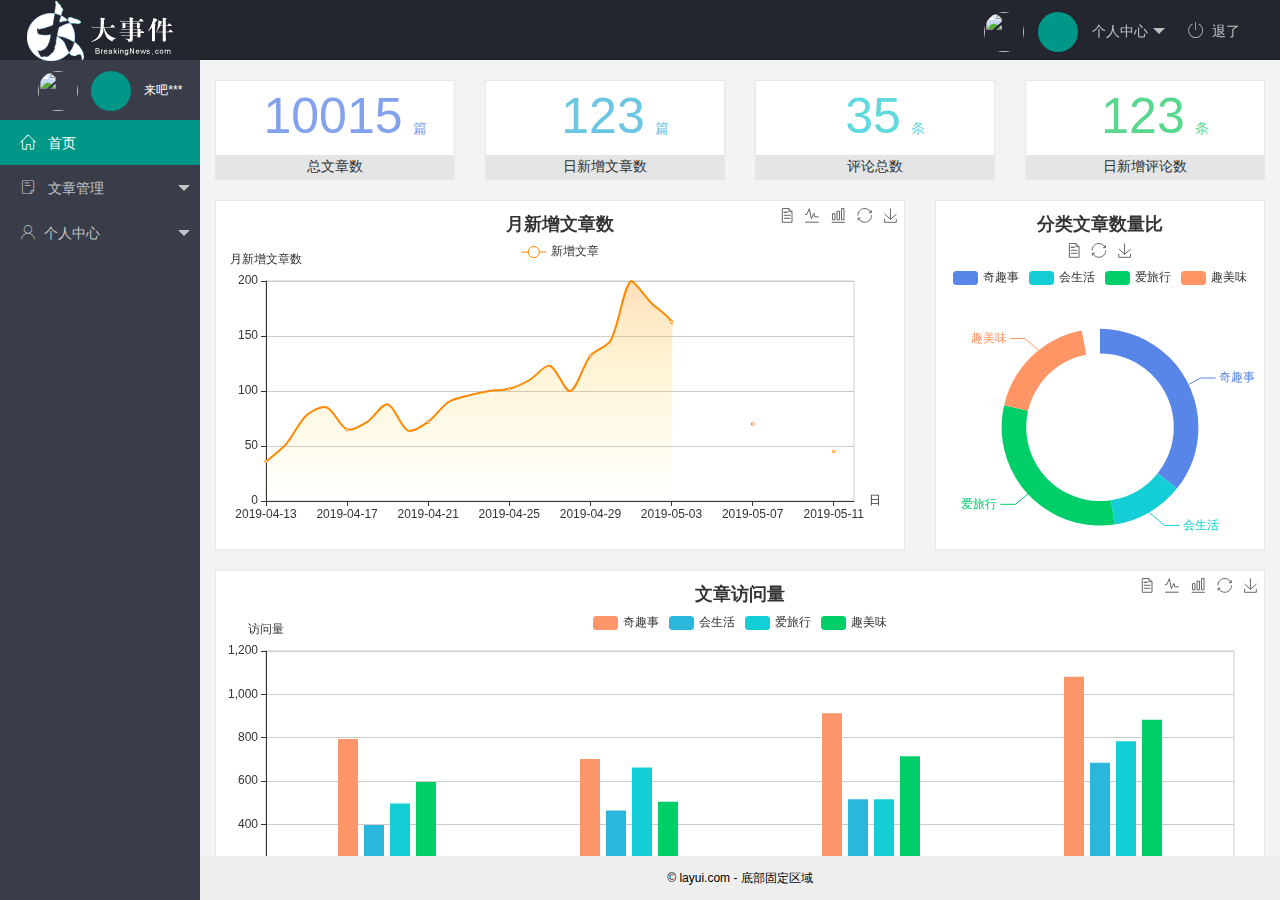
==== commit 9037d41a: "提交了完整的index功能" ====
--- a/index.html
+++ b/index.html
@@ -5,11 +5,10 @@
     <meta name="viewport" content="width=device-width, initial-scale=1.0">
     <title>大事件后台</title>  
     <link rel="stylesheet" href="/assets/lib/layui/css/layui.css"> 
+    <link rel="stylesheet" href="/assets/fonts/iconfont.css">
     <link rel="stylesheet" href="/assets/css/index.css">
-    <script src="/assets/lib/layui/layui.all.js"></script>
-    <script src="/assets/lib/jquery.js"></script>
-    <script src="/assets/js/baseAPI.js"></script>
-    <script src="/assets/js/index.js"></script>
+    
+    
 </head>
 <body class="layui-layout-body">
     <div class="layui-layout layui-layout-admin">
@@ -20,9 +19,10 @@
           <!-- 头部区域（可配合layui已有的水平导航） -->          
           <ul class="layui-nav layui-layout-right">
             <li class="layui-nav-item">
-              <a href="javascript:;">
+              <a href="javascript:;" class="userinfo">
                 <img src="http://t.cn/RCzsdCq" class="layui-nav-img">
-                贤心
+                <span class="text-avatar"></span>
+                个人中心
               </a>
               <dl class="layui-nav-child">
                 <dd><a href="">基本资料</a></dd>
@@ -31,41 +31,46 @@
               </dl>
             </li>
             <li class="layui-nav-item">
-                <a href="javascript:;" id="btnLogout"><span>退了</span></a>
+                <a href="javascript:;" id="btnLogout"><span class="iconfont icon-tuichu"></span><span>&nbsp;&nbsp;退了</span></a>
             </li>
           </ul>
         </div>
         
         <div class="layui-side layui-bg-black">
           <div class="layui-side-scroll">
+            <div class="userinfo">
+              <img src="http://t.cn/RCzsdCq" class="layui-nav-img">
+              <span class="text-avatar"></span>
+              <span id="welcome">来吧***</span>
+            </div>
             <!-- 左侧导航区域（可配合layui已有的垂直导航） -->
-            <ul class="layui-nav layui-nav-tree"  lay-filter="test">
-              <li class="layui-nav-item layui-nav-itemed">
-                <a class="" href="javascript:;">所有商品</a>
+            <ul class="layui-nav layui-nav-tree" lay-shrink="all">
+              <li class="layui-nav-item layui-this">
+                <a class="" href="/home/dashboard.html" target="fm"><span class="iconfont icon-home"></span>&nbsp;&nbsp; 首页 </a>
+              </li>
+              <li class="layui-nav-item">
+                <a class="" href="javascript:;"><span class="iconfont icon-16"></span>&nbsp;&nbsp; 文章管理</a>
                 <dl class="layui-nav-child">
-                  <dd><a href="javascript:;">列表一</a></dd>
-                  <dd><a href="javascript:;">列表二</a></dd>
-                  <dd><a href="javascript:;">列表三</a></dd>
-                  <dd><a href="">超链接</a></dd>
+                  <dd><a href="javascript:;"><i class="layui-icon layui-icon-app"></i>  文章类别</a></dd>
+                  <dd><a href="javascript:;"><i class="layui-icon layui-icon-app"></i>  文章列表</a></dd>
+                  <dd><a href="javascript:;"><i class="layui-icon layui-icon-app"></i>  发布文章</a></dd>
                 </dl>
               </li>
               <li class="layui-nav-item">
-                <a href="javascript:;">解决方案</a>
+                <a href="javascript:;"><span class="iconfont icon-user"></span>&nbsp;&nbsp;个人中心</a>
                 <dl class="layui-nav-child">
-                  <dd><a href="javascript:;">列表一</a></dd>
-                  <dd><a href="javascript:;">列表二</a></dd>
-                  <dd><a href="">超链接</a></dd>
+                  <dd><a href="javascript:;"><i class="layui-icon layui-icon-app"></i>基本资料</a></dd>
+                  <dd><a href="javascript:;"><i class="layui-icon layui-icon-app"></i>更换头像</a></dd>
+                  <dd><a href="javascript:;"><i class="layui-icon layui-icon-app"></i>更换密码</a></dd>
                 </dl>
               </li>
-              <li class="layui-nav-item"><a href="">云市场</a></li>
-              <li class="layui-nav-item"><a href="">发布商品</a></li>
             </ul>
           </div>
         </div>
         
         <div class="layui-body">
-          <!-- 内容主体区域 -->
-          <div style="padding: 15px;">内容主体区域</div>
+           <!-- 内容主体区域 -->
+          <iframe name="fm" src="/home/dashboard.html" frameborder="0"></iframe>
         </div>
         
         <div class="layui-footer">
@@ -73,5 +78,9 @@
           © layui.com - 底部固定区域
         </div>
       </div>
+    <script src="/assets/lib/layui/layui.all.js"></script>
+    <script src="/assets/lib/jquery.js"></script>
+    <script src="/assets/js/baseAPI.js"></script>
+    <script src="/assets/js/index.js"></script>
 </body>
 </html>--- a/assets/fonts/iconfont.css
+++ b/assets/fonts/iconfont.css
@@ -0,0 +1,37 @@
+@font-face {font-family: "iconfont";
+  src: url('iconfont.eot?t=1576139966484'); /* IE9 */
+  src: url('iconfont.eot?t=1576139966484#iefix') format('embedded-opentype'), /* IE6-IE8 */
+  url('[data-uri]') format('woff2'),
+  url('iconfont.woff?t=1576139966484') format('woff'),
+  url('iconfont.ttf?t=1576139966484') format('truetype'), /* chrome, firefox, opera, Safari, Android, iOS 4.2+ */
+  url('iconfont.svg?t=1576139966484#iconfont') format('svg'); /* iOS 4.1- */
+}
+
+.iconfont {
+  font-family: "iconfont" !important;
+  font-size: 16px;
+  font-style: normal;
+  -webkit-font-smoothing: antialiased;
+  -moz-osx-font-smoothing: grayscale;
+}
+
+.icon-home:before {
+  content: "\e6a9";
+}
+
+.icon-user:before {
+  content: "\e614";
+}
+
+.icon-pinglun:before {
+  content: "\e616";
+}
+
+.icon-tuichu:before {
+  content: "\e865";
+}
+
+.icon-16:before {
+  content: "\e615";
+}
+
--- a/assets/css/index.css
+++ b/assets/css/index.css
@@ -0,0 +1,42 @@
+.layui-footer{
+    text-align: center;
+    font-size: 12px;
+}
+.layui-icon {
+    margin-left: 20px;
+    margin-right: 8px;
+}
+iframe {
+    width: 100%;
+    height: 100%;
+    border: 0;
+}
+.layui-body {
+    overflow: hidden;
+}
+a {
+    transition: none!important;
+}
+.layui-side-scroll .userinfo {
+    height: 60px;
+    width: 100%;
+    line-height: 60px;
+    text-align: center;
+    font-size: 12px;
+}
+.layui-nav-img {
+    width: 40px;
+    height: 40px;
+}
+.text-avatar {
+    display: inline-block;
+    width: 40px;
+    height: 40px;
+    border-radius: 50%;
+    background: #009688;
+    line-height: 40px;
+    vertical-align: middle;
+    text-align: center;
+    margin-right: 10px;
+    font-size: 20px;
+}